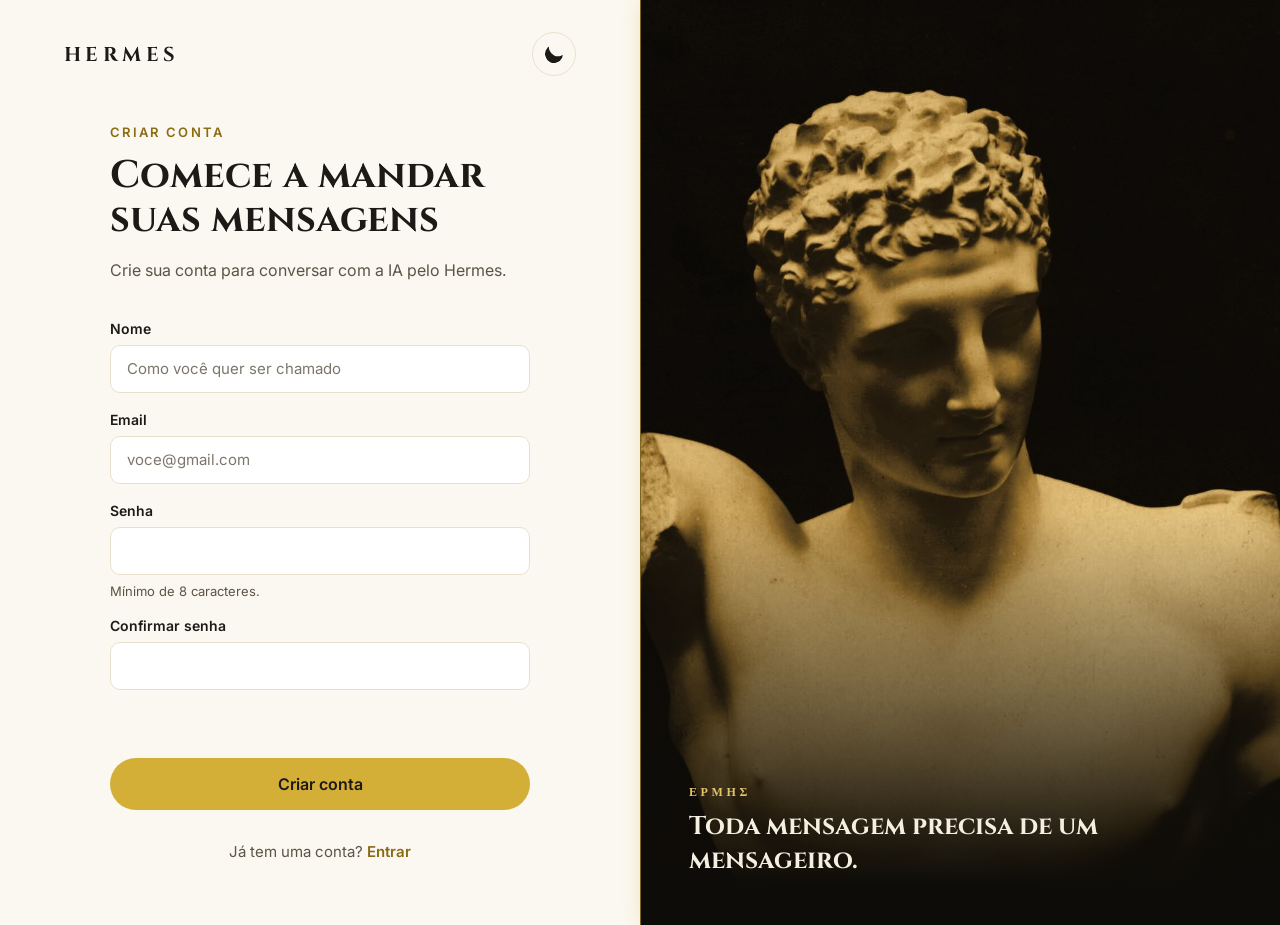
==== frontend/pages/cadastro.html @ 69bd65cd "feat: cadastro de usuário com envio para a API e gravação no banco" ====
<!doctype html>
<html lang="pt-BR">
  <head>
    <meta charset="UTF-8" />
    <meta name="viewport" content="width=device-width, initial-scale=1.0" />
    <title>Cadastro · HERMES</title>
    <link rel="stylesheet" href="../css/style.css" />
  </head>
  <body>
    <div class="auth">

    <div class="painel-esquerdo">

        <header>
            <span id="identidade_hermes">HERMES</span>
            
            <div class="topo-acoes">
                <button id="tema_pagina" class="btn-tema">Tema</button>
            </div>
        </header>

        <main class="auth-conteudo">
        
        <p class="sobretitulo">Criar conta</p>
        <h1>Comece a mandar suas mensagens</h1>
        <p>Crie sua conta para conversar com a IA pelo Hermes.</p>

        <form class="cadastro" id="cadastro">
            <div class="campo">
                <label for="nome">Nome</label>
                <input maxlength="100" id="nome" placeholder="Como você quer ser chamado" required>
            </div>

            <div class="campo">
                <label for="email">Email</label>
                <input maxlength="255" id="email" type="email" placeholder="voce@gmail.com" required>
            </div>

            <div class="campo">
                <label for="senha">Senha</label>
                <input minlength="8" id="senha" type="password" placeholder="" required>
                <span class="campo-dica">Mínimo de 8 caracteres.</span>
            </div>

            <div class="campo">
                <label for="confirmar-senha">Confirmar senha</label>
                <input minlength="8" id="confirmar-senha" type="password" placeholder="" required>
                <p id="form-erro" class="form-erro"></p>
            </div>
            
            <button type="submit" class="btn btn-dourado">Criar conta</button>
        </form>

        <p class="auth-alternativa">Já tem uma conta? <a href="login.html">Entrar</a></p>

        </main>

    </div>

    <div class="painel-direito">
      <img src="../images/hermes-dourado.jpg" alt="Busto de mármore de Hermes, da estátua de Praxíteles" />
        <div class="painel-sombra"></div>

       <div class="painel-legenda">
        <p class="sobretitulo">ΕΡΜΗΣ </p>
        <h2>Toda mensagem precisa de um mensageiro.</h2>
       </div>
    </div>

    </div>
    <script src="../js/script.js"></script>
    <script src="../js/cadastro.js"></script>
  </body>
</html>
---- frontend/css/style.css ----
@import url("https://fonts.googleapis.com/css2?family=Cinzel:wght@500;600;700&family=Inter:wght@400;500;600&display=swap");

/* ===== Cores dos temas ===== */
/* Padrão: escuro */
:root {
  --fundo: #12100c;
  --superficie: #1a1712;
  --borda: #332d22;
  --texto: #f3ede0;
  --texto-2: #b5aa94;
  --dourado: #d4af37;
  --dourado-texto: #e2c46a;
}

/* Claro: quando o sistema da pessoa está no claro e ela não escolheu nada no botão... */
@media (prefers-color-scheme: light) {
  :root:not([data-tema="escuro"]) {
    --fundo: #fbf8f1;
    --superficie: #ffffff;
    --borda: #e9e0cc;
    --texto: #1c1a17;
    --texto-2: #5c5446;
    --dourado-texto: #8a6a12;
  }
}

/* ...ou quando ela escolheu claro no botão */
:root[data-tema="claro"] {
  --fundo: #fbf8f1;
  --superficie: #ffffff;
  --borda: #e9e0cc;
  --texto: #1c1a17;
  --texto-2: #5c5446;
  --dourado-texto: #8a6a12;
}

/* ===== Base ===== */
* {
  box-sizing: border-box;
}

html {
  scroll-behavior: smooth;
}

body {
  margin: 0;
  background: var(--fundo);
  color: var(--texto);
  font-family: "Inter", system-ui, sans-serif;
}

h1,
h2 {
  margin: 0;
  font-family: "Cinzel", serif;
  font-weight: 700;
  color: var(--texto);
}

h2 {
  font-size: clamp(1.9rem, 3vw, 2.6rem);
  line-height: 1.15;
}

.sobretitulo {
  margin: 0;
  font-size: 13px;
  font-weight: 600;
  letter-spacing: 0.18em;
  text-transform: uppercase;
  color: var(--dourado-texto);
}

/* ===== Botões ===== */
.btn {
  display: inline-flex;
  align-items: center;
  justify-content: center;
  min-height: 52px;
  padding: 0 34px;
  border-radius: 999px;
  font-size: 16px;
  font-weight: 600;
  text-decoration: none;
  transition: transform 0.15s ease, box-shadow 0.2s ease, background-color 0.2s ease, color 0.4s ease,
    border-color 0.4s ease;
}

.btn:hover {
  transform: translateY(-2px);
}

/* Quando o .btn é um <button> (ex.: botão de enviar do formulário) */
button.btn {
  border: 0;
  font-family: inherit;
  cursor: pointer;
}

.btn:focus-visible,
.btn-tema:focus-visible {
  outline: 2px solid var(--dourado);
  outline-offset: 3px;
}

.btn-dourado {
  background: var(--dourado);
  color: #1c1a17;
}

.btn-dourado:hover {
  box-shadow: 0 8px 28px rgba(212, 175, 55, 0.42);
}

.btn-contorno {
  border: 1.5px solid var(--texto);
  color: var(--texto);
}

.btn-contorno:hover {
  background-color: rgba(212, 175, 55, 0.14);
}

.botoes {
  display: flex;
  flex-wrap: wrap;
  gap: 12px;
}

/* ===== Topo (sempre escuro) ===== */
.hermes {
  position: relative;
  min-height: 760px;
  display: flex;
  flex-direction: column;
  overflow: hidden;
  background: #0e0c08;
  color: #f5efe2;
  border-bottom: 1px solid rgba(212, 175, 55, 0.55);
  box-shadow: 0 1px 18px rgba(212, 175, 55, 0.22);
}

.hermes > img {
  position: absolute;
  top: 0;
  right: 0;
  width: 58%;
  height: 100%;
  object-fit: cover;
  object-position: 50% 18%;
  -webkit-mask-image: linear-gradient(to right, transparent 0%, #000 38%);
  mask-image: linear-gradient(to right, transparent 0%, #000 38%);
}

.hermes-sombra {
  position: absolute;
  right: 0;
  bottom: 0;
  width: 58%;
  height: 42%;
  background: linear-gradient(to top, #0e0c08 0%, rgba(14, 12, 8, 0) 100%);
  pointer-events: none;
}

.hermes header {
  position: relative;
  z-index: 2;
  display: flex;
  flex-wrap: wrap;
  align-items: center;
  justify-content: space-between;
  gap: 12px;
  padding: 20px 4rem;
}

#identidade_hermes {
  font-family: "Cinzel", serif;
  font-weight: 700;
  font-size: 20px;
  letter-spacing: 0.22em;
}

.topo-acoes {
  display: flex;
  align-items: center;
  gap: 12px;
}

.topo-acoes .btn {
  min-height: 44px;
  padding: 0 22px;
  font-size: 15px;
}

/* Botão de tema: o texto "Tema" fica escondido (leitores de tela continuam lendo)
   e no lugar aparece o tema pra onde ele troca: sol no tema escuro, lua no tema claro.
   Os dois são desenhados em CSS */
.btn-tema {
  position: relative;
  width: 44px;
  height: 44px;
  padding: 0;
  border-radius: 50%;
  border: 1px solid rgba(245, 239, 226, 0.28);
  background: transparent;
  color: #e2c46a;
  font-size: 0;
  line-height: 0;
  cursor: pointer;
  transition: background-color 0.2s ease, transform 0.2s ease;
}

.btn-tema:hover {
  background-color: rgba(212, 175, 55, 0.14);
}

.btn-tema:active {
  transform: scale(0.92);
}

/* Sol (tema escuro, padrão): anel pequeno feito com sombra interna */
.btn-tema::before {
  content: "";
  position: absolute;
  top: 50%;
  left: 50%;
  width: 18px;
  height: 18px;
  margin: -9px 0 0 -9px;
  border-radius: 50%;
  box-shadow: inset 0 0 0 3px currentColor;
  transform: scale(0.55) rotate(90deg);
  transition: box-shadow 0.5s ease, transform 0.5s ease;
}

/* Raios do sol: um ponto central invisível com 8 sombras em volta */
.btn-tema::after {
  content: "";
  position: absolute;
  top: 50%;
  left: 50%;
  width: 3px;
  height: 3px;
  margin: -1.5px 0 0 -1.5px;
  border-radius: 50%;
  box-shadow:
    0 -9px, 0 9px, 9px 0, -9px 0,
    6.5px 6.5px, -6.5px 6.5px, 6.5px -6.5px, -6.5px -6.5px;
  transition: opacity 0.4s ease, transform 0.5s ease;
}

/* Lua (tema claro): o anel cresce e a sombra interna desliza, formando a meia-lua;
   os raios somem girando */
:root[data-tema="claro"] .btn-tema::before {
  box-shadow: inset 6px -5px 0 0 currentColor;
  transform: rotate(-20deg);
}

:root[data-tema="claro"] .btn-tema::after {
  opacity: 0;
  transform: scale(0.4) rotate(-90deg);
}

@media (prefers-color-scheme: light) {
  :root:not([data-tema="escuro"]) .btn-tema::before {
    box-shadow: inset 6px -5px 0 0 currentColor;
    transform: rotate(-20deg);
  }

  :root:not([data-tema="escuro"]) .btn-tema::after {
    opacity: 0;
    transform: scale(0.4) rotate(-90deg);
  }
}

.hermes .btn-contorno {
  border-color: rgba(245, 239, 226, 0.7);
  color: #f5efe2;
}

.hermes-informacoes {
  position: relative;
  z-index: 2;
  flex: 1;
  width: min(100%, calc(560px + 8rem));
  display: flex;
  flex-direction: column;
  justify-content: center;
  gap: 28px;
  padding: 2rem 4rem 6rem;
}

.hermes .sobretitulo {
  font-family: "Cinzel", serif;
  letter-spacing: 0.3em;
  color: #e2c46a;
}

.hermes h1 {
  font-size: clamp(2.6rem, 5vw, 4.4rem);
  line-height: 1.04;
  color: #f5efe2;
}

.hermes-informacoes > p:not(.sobretitulo) {
  max-width: 460px;
  margin: 0;
  font-size: 18px;
  line-height: 1.6;
  color: #bdb29b;
}

.hermes-legenda {
  position: absolute;
  z-index: 2;
  right: 4rem;
  bottom: 2.5rem;
  max-width: 340px;
  display: flex;
  flex-direction: column;
  gap: 8px;
  text-align: right;
}

.hermes-legenda span {
  font-family: "Cinzel", serif;
  font-size: 12px;
  font-weight: 600;
  letter-spacing: 0.28em;
  text-transform: uppercase;
  color: #e2c46a;
}

.hermes-legenda p {
  margin: 0;
  font-size: 14px;
  line-height: 1.6;
  color: #bdb29b;
}

/* ===== O projeto ===== */
.informacoes-projeto {
  display: flex;
  flex-direction: column;
  align-items: center;
  gap: 20px;
  padding: 7rem max(1.5rem, calc((100% - 760px) / 2));
  background: var(--superficie);
  text-align: center;
}

.informacoes-projeto > p:not(.sobretitulo) {
  margin: 0;
  font-size: 18px;
  line-height: 1.65;
  color: var(--texto-2);
}

.informacoes-projeto a {
  display: inline-flex;
  align-items: center;
  min-height: 44px;
  color: var(--dourado-texto);
  font-weight: 600;
  text-decoration: none;
}

.informacoes-projeto a:hover {
  text-decoration: underline;
}

/* ===== Como usar + O futuro ===== */
.colunas {
  display: grid;
  grid-template-columns: repeat(2, minmax(0, 1fr));
  gap: 64px;
  padding: 7rem max(1.5rem, calc((100% - 1120px) / 2)) 6rem;
  background: var(--fundo);
}

.como-usar,
.futuro {
  display: flex;
  flex-direction: column;
  gap: 12px;
}

.como-usar h2,
.futuro h2 {
  margin-bottom: 16px;
  font-size: clamp(1.7rem, 2.6vw, 2.2rem);
}

.como-usar ol,
.futuro ul {
  margin: 0;
  display: flex;
  flex-direction: column;
  gap: 24px;
}

.como-usar ol {
  padding-left: 3rem;
}

.como-usar li::marker {
  font-family: "Cinzel", serif;
  font-size: 1.4rem;
  font-weight: 700;
  color: var(--dourado-texto);
}

.futuro ul {
  padding: 0;
  list-style: none;
}

.futuro li {
  position: relative;
  padding-left: 3rem;
}

.futuro li::before {
  content: "";
  position: absolute;
  left: 1rem;
  top: 0.45rem;
  width: 9px;
  height: 9px;
  border-radius: 2px;
  background: var(--dourado);
  transform: rotate(45deg);
}

.colunas li h3 {
  margin: 0 0 4px;
  font-size: 17px;
  font-weight: 600;
  color: var(--texto);
}

.colunas li p {
  margin: 0;
  font-size: 15px;
  line-height: 1.6;
  color: var(--texto-2);
}

/* ===== Chamada final ===== */
.chamada-final {
  display: flex;
  flex-direction: column;
  align-items: center;
  gap: 24px;
  padding: 0 1.5rem 6rem;
  background: var(--fundo);
  text-align: center;
}

.chamada-final h2 {
  font-size: clamp(1.8rem, 3vw, 2.5rem);
  line-height: 1.2;
}

.chamada-final .botoes {
  justify-content: center;
}

/* ===== Rodapé ===== */
footer {
  display: flex;
  flex-wrap: wrap;
  align-items: center;
  justify-content: space-between;
  gap: 8px 24px;
  padding: 20px 4rem;
  background: var(--fundo);
  border-top: 1px solid var(--borda);
  font-size: 14px;
  color: var(--texto-2);
}

footer span:first-child {
  font-family: "Cinzel", serif;
  font-weight: 700;
  letter-spacing: 0.22em;
  color: var(--dourado-texto);
}

footer a {
  display: inline-flex;
  align-items: center;
  min-height: 44px;
  color: var(--dourado-texto);
  font-weight: 500;
  text-decoration: none;
}

footer a:hover {
  text-decoration: underline;
}

/* ===== Cadastro / Login (.auth) ===== */
/* Duas colunas: formulário à esquerda (segue o tema), estátua à direita (sempre escura) */
.auth {
  display: grid;
  grid-template-columns: 1fr 1fr;
  min-height: 100vh;
  min-height: 100dvh;
}

.painel-esquerdo {
  display: flex;
  flex-direction: column;
  padding: 0 4rem 3rem;
  background: var(--fundo);
}

.painel-esquerdo header {
  display: flex;
  align-items: center;
  justify-content: space-between;
  gap: 12px;
  padding: 32px 0;
}

/* Aqui o fundo muda com o tema, então o botão acompanha */
.auth .btn-tema {
  color: var(--texto);
  border-color: var(--borda);
}

.auth-conteudo {
  flex: 1;
  width: 100%;
  max-width: 420px;
  margin: 0 auto;
  display: flex;
  flex-direction: column;
  justify-content: center;
  padding: 1rem 0;
}

.auth-conteudo h1 {
  margin: 14px 0 16px;
  font-size: clamp(2rem, 3vw, 2.4rem);
  line-height: 1.15;
}

.auth-conteudo h1 + p {
  margin: 0;
  font-size: 16px;
  line-height: 1.6;
  color: var(--texto-2);
}

/* Formulário */
.cadastro {
  display: flex;
  flex-direction: column;
  gap: 18px;
  margin-top: 36px;
}

.campo {
  display: flex;
  flex-direction: column;
  gap: 8px;
}

.campo label {
  font-size: 14px;
  font-weight: 600;
  color: var(--texto);
}

.campo input {
  height: 48px;
  padding: 0 16px;
  border: 1px solid var(--borda);
  border-radius: 10px;
  background: var(--superficie);
  color: var(--texto);
  font: inherit;
  font-size: 15px;
  outline: 2px solid transparent;
  transition: border-color 0.2s ease, box-shadow 0.2s ease, background-color 0.4s ease, color 0.4s ease;
}

.campo input::placeholder {
  color: var(--texto-2);
  opacity: 0.8;
}

.campo input:focus {
  border-color: var(--dourado);
  box-shadow: 0 0 0 3px rgba(212, 175, 55, 0.22);
}

/* Borda vermelha só depois que a pessoa mexeu no campo e ele ficou inválido */
.campo input:user-invalid {
  border-color: #c0564a;
}

.campo-dica {
  font-size: 13px;
  color: var(--texto-2);
}

.cadastro .btn {
  width: 100%;
  margin-top: 10px;
}

.auth-alternativa {
  margin: 32px 0 0;
  font-size: 15px;
  text-align: center;
  color: var(--texto-2);
}

.auth-alternativa a {
  color: var(--dourado-texto);
  font-weight: 600;
  text-decoration: none;
}

.auth-alternativa a:hover {
  text-decoration: underline;
}

/* Painel da estátua */
.painel-direito {
  position: relative;
  overflow: hidden;
  display: flex;
  flex-direction: column;
  justify-content: flex-end;
  background: #0e0c08;
  border-left: 1px solid rgba(212, 175, 55, 0.55);
  box-shadow: -1px 0 18px rgba(212, 175, 55, 0.22);
}

.painel-direito > img {
  position: absolute;
  inset: 0;
  width: 100%;
  height: 100%;
  object-fit: cover;
  object-position: 50% 15%;
}

.painel-sombra {
  position: absolute;
  right: 0;
  bottom: 0;
  left: 0;
  height: 45%;
  background: linear-gradient(to top, #0e0c08 10%, rgba(14, 12, 8, 0) 100%);
  pointer-events: none;
}

.painel-legenda {
  position: relative;
  z-index: 1;
  display: flex;
  flex-direction: column;
  gap: 10px;
  padding: 0 3rem 3rem;
}

.painel-legenda .sobretitulo {
  font-family: "Cinzel", serif;
  font-size: 12px;
  letter-spacing: 0.3em;
  color: #e2c46a;
}

.painel-legenda h2 {
  font-size: clamp(1.4rem, 2vw, 1.75rem);
  line-height: 1.3;
  color: #f5efe2;
}

/* Tela estreita: só o formulário */
@media (max-width: 900px) {
  .auth {
    grid-template-columns: 1fr;
  }

  .painel-direito {
    display: none;
  }

  .painel-esquerdo {
    padding: 0 1.5rem 2.5rem;
  }

  .painel-esquerdo header {
    padding: 20px 0;
  }
}

/* ===== Celular ===== */
@media (max-width: 800px) {
  .hermes {
    min-height: 0;
  }

  .hermes > img {
    width: 100%;
    opacity: 0.38;
    -webkit-mask-image: none;
    mask-image: none;
  }

  .hermes-sombra {
    width: 100%;
    height: 75%;
  }

  .hermes header,
  .hermes-informacoes,
  footer {
    padding-left: 1.5rem;
    padding-right: 1.5rem;
  }

  .hermes-informacoes {
    padding-bottom: 3rem;
  }

  .hermes-legenda {
    position: relative;
    right: auto;
    bottom: auto;
    max-width: none;
    padding: 0 1.5rem 2.5rem;
    text-align: left;
  }

  .colunas {
    grid-template-columns: 1fr;
    gap: 56px;
  }
}

/* ===== Animações ===== */
/* Só o "from": o fim da animação é o próprio estilo do elemento
   (assim a imagem continua com opacity 0.38 no celular, por exemplo) */
@keyframes aparecer {
  from {
    opacity: 0;
  }
}

@keyframes surgir {
  from {
    opacity: 0;
    transform: translateY(24px);
  }
}

@keyframes revelar-imagem {
  from {
    opacity: 0;
    transform: scale(1.06);
  }
}

/* Entrada do topo, em sequência */
.hermes header {
  animation: aparecer 0.8s ease both;
}

.hermes > img {
  animation: revelar-imagem 1.6s ease both;
}

.hermes-informacoes > * {
  animation: surgir 0.8s ease both;
}

.hermes-informacoes > :nth-child(1) {
  animation-delay: 0.2s;
}

.hermes-informacoes > :nth-child(2) {
  animation-delay: 0.35s;
}

.hermes-informacoes > :nth-child(3) {
  animation-delay: 0.5s;
}

.hermes-informacoes > :nth-child(4) {
  animation-delay: 0.65s;
}

.hermes-legenda {
  animation: surgir 0.8s ease 0.9s both;
}

/* Entrada do cadastro/login */
.painel-esquerdo header {
  animation: aparecer 0.8s ease both;
}

.auth-conteudo > * {
  animation: surgir 0.7s ease both;
}

.auth-conteudo > :nth-child(2) {
  animation-delay: 0.1s;
}

.auth-conteudo > :nth-child(3) {
  animation-delay: 0.2s;
}

.auth-conteudo > :nth-child(4) {
  animation-delay: 0.3s;
}

.auth-conteudo > :nth-child(5) {
  animation-delay: 0.4s;
}

.painel-direito > img {
  animation: revelar-imagem 1.6s ease both;
}

.painel-legenda {
  animation: surgir 0.8s ease 0.6s both;
}

/* Seções de baixo surgem ao rolar a página (em navegadores que suportam;
   nos outros elas só aparecem normalmente) */
@supports (animation-timeline: view()) {
  .informacoes-projeto > *,
  .como-usar,
  .futuro,
  .chamada-final > * {
    animation: surgir linear both;
    animation-timeline: view();
    animation-range: entry 0% entry 70%;
  }
}

/* Troca de tema suave */
body,
.painel-esquerdo,
.informacoes-projeto,
.colunas,
.chamada-final,
footer {
  transition: background-color 0.4s ease, color 0.4s ease, border-color 0.4s ease;
}

h1,
h2,
h3,
p,
label,
.informacoes-projeto a,
footer a,
footer span {
  transition: color 0.4s ease;
}

/* Quem desativou animações no sistema não vê nada se mexendo */
@media (prefers-reduced-motion: reduce) {
  html {
    scroll-behavior: auto;
  }

  *,
  *::before,
  *::after {
    animation: none !important;
    transition: none !important;
  }

  .btn:hover {
    transform: none;
  }
}
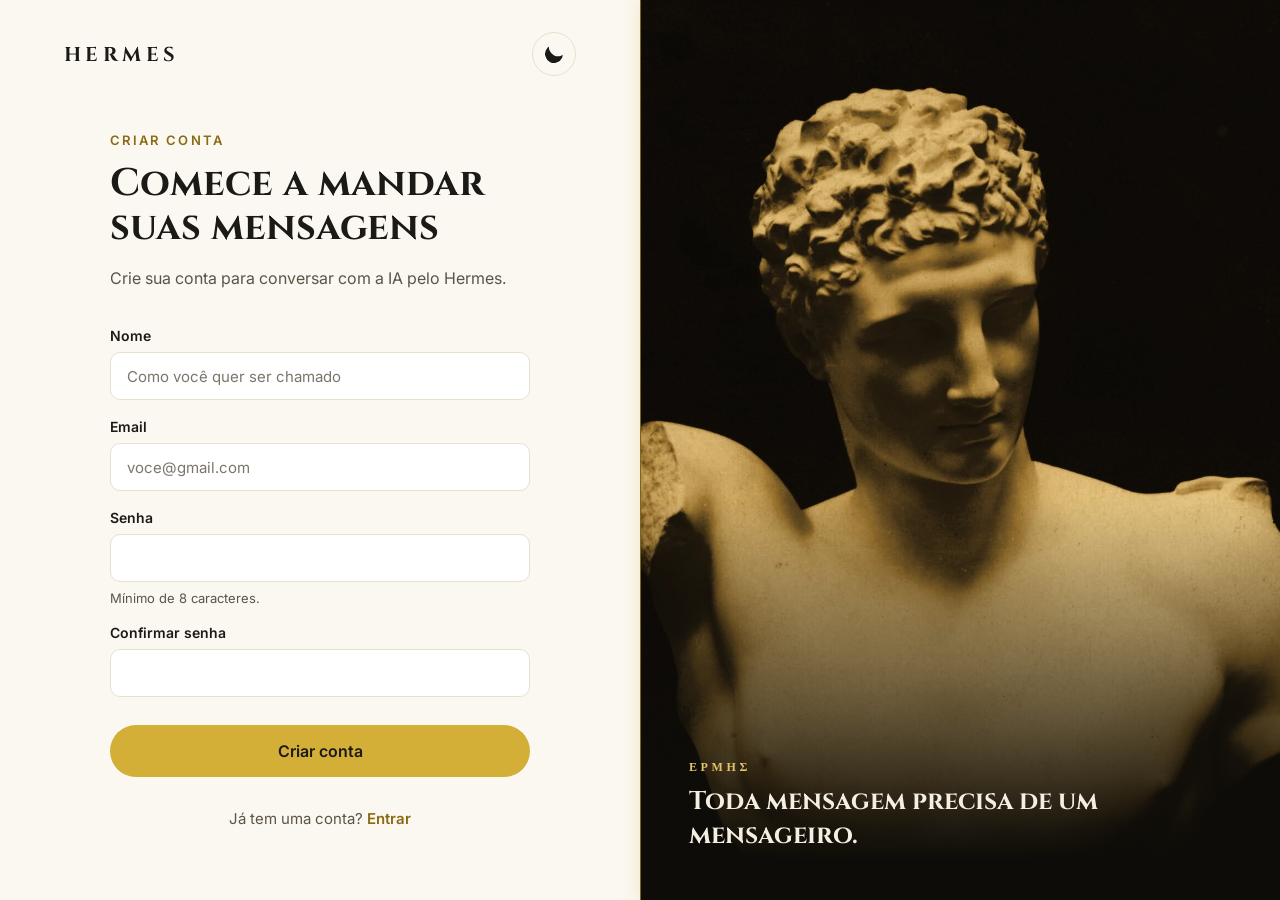
==== commit 99becbfe: "feat: verificação de e-mail por código e recuperação de senha Back-end: - EmailService (MailKit) env" ====
--- a/frontend/pages/cadastro.html
+++ b/frontend/pages/cadastro.html
@@ -12,7 +12,7 @@
     <div class="painel-esquerdo">
 
         <header>
-            <span id="identidade_hermes">HERMES</span>
+            <a href="../index.html" id="identidade_hermes">HERMES</a>
             
             <div class="topo-acoes">
                 <button id="tema_pagina" class="btn-tema">Tema</button>
--- a/frontend/css/style.css
+++ b/frontend/css/style.css
@@ -174,11 +174,25 @@
   padding: 20px 4rem;
 }
 
+/* Logo: é um link pra página inicial, mas com cara de texto */
 #identidade_hermes {
   font-family: "Cinzel", serif;
   font-weight: 700;
   font-size: 20px;
   letter-spacing: 0.22em;
+  color: inherit;
+  text-decoration: none;
+  transition: color 0.2s ease;
+}
+
+#identidade_hermes:hover {
+  color: var(--dourado);
+}
+
+#identidade_hermes:focus-visible {
+  outline: 2px solid var(--dourado);
+  outline-offset: 4px;
+  border-radius: 4px;
 }
 
 .topo-acoes {
@@ -556,7 +570,8 @@
 }
 
 /* Formulário */
-.cadastro {
+.cadastro,
+.login {
   display: flex;
   flex-direction: column;
   gap: 18px;
@@ -573,6 +588,26 @@
   font-size: 14px;
   font-weight: 600;
   color: var(--texto);
+}
+
+/* "Esqueci a senha": link pequeno à direita, na linha do "Senha".
+   Funciona com o link dentro do <label> (como está hoje) */
+.campo label:has(a) {
+  display: flex;
+  align-items: baseline;
+  justify-content: space-between;
+  gap: 12px;
+}
+
+.campo label a {
+  font-size: 13px;
+  font-weight: 500;
+  color: var(--dourado-texto);
+  text-decoration: none;
+}
+
+.campo label a:hover {
+  text-decoration: underline;
 }
 
 .campo input {
@@ -603,12 +638,55 @@
   border-color: #c0564a;
 }
 
-.campo-dica {
+/* Mensagem de erro do formulário: só ocupa espaço quando tem texto */
+.form-erro {
+  margin: 0;
+  font-size: 13px;
+  font-weight: 500;
+  color: #e2786b;
+}
+
+/* Vermelho mais escuro pra ler bem no fundo claro */
+:root[data-tema="claro"] .form-erro {
+  color: #b3473b;
+}
+
+@media (prefers-color-scheme: light) {
+  :root:not([data-tema="escuro"]) .form-erro {
+    color: #b3473b;
+  }
+}
+
+.form-erro:empty {
+  display: none;
+}
+
+/* Dica abaixo do campo: com a classe .campo-dica ou um <p> comum dentro do .campo */
+.campo-dica,
+.campo > p:not(.form-erro) {
+  margin: 0;
   font-size: 13px;
   color: var(--texto-2);
 }
 
-.cadastro .btn {
+/* Campo do código de verificação: grande, centralizado e com os dígitos espaçados */
+#codigo {
+  height: 64px;
+  padding: 0 16px 0 calc(16px + 0.5em); /* compensa o espaço que o letter-spacing deixa depois do último dígito */
+  font-size: 28px;
+  font-weight: 500;
+  font-variant-numeric: tabular-nums;
+  letter-spacing: 0.5em;
+  text-align: center;
+}
+
+#codigo::placeholder {
+  color: var(--texto-2);
+  opacity: 0.6;
+}
+
+.cadastro .btn,
+.login .btn {
   width: 100%;
   margin-top: 10px;
 }
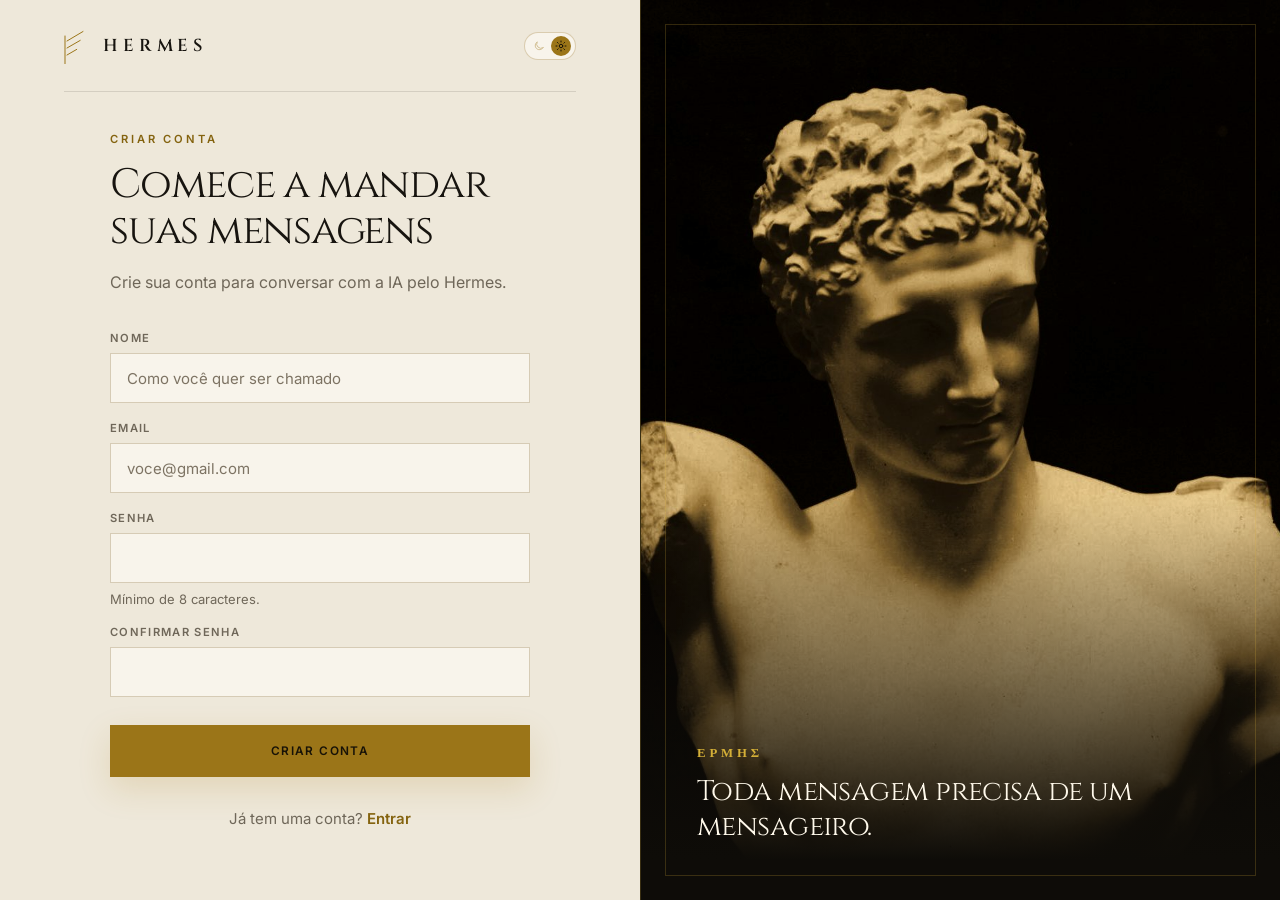
==== commit 1c5c8adf: "chore: deploy no Render (Dockerfile) e API_URL no front" ====
--- a/frontend/pages/cadastro.html
+++ b/frontend/pages/cadastro.html
@@ -68,6 +68,7 @@
     </div>
 
     </div>
+    <script src="../js/config.js"></script>
     <script src="../js/script.js"></script>
     <script src="../js/cadastro.js"></script>
   </body>
--- a/frontend/css/style.css
+++ b/frontend/css/style.css
@@ -1,37 +1,70 @@
-@import url("https://fonts.googleapis.com/css2?family=Cinzel:wght@500;600;700&family=Inter:wght@400;500;600&display=swap");
-
-/* ===== Cores dos temas ===== */
-/* Padrão: escuro */
-:root {
-  --fundo: #12100c;
-  --superficie: #1a1712;
+@import url("https://fonts.googleapis.com/css2?family=Cinzel:wght@400;500;600;700&family=Inter:wght@400;500;600&display=swap");
+
+/* ===== Cores dos temas =====
+   Padrão: escuro. O painel da estátua do login (.painel-direito) usa sempre as cores do escuro. */
+:root,
+.painel-direito {
+  color-scheme: dark;
+  --fundo: #0e0c08;
+  --fundo-profundo: #090806;
+  --superficie: #15120d;
+  --superficie-2: #1b1710;
   --borda: #332d22;
-  --texto: #f3ede0;
-  --texto-2: #b5aa94;
+  --linha: rgba(212, 175, 55, 0.22);
+  --linha-suave: rgba(255, 249, 235, 0.1);
+  --texto: #f3ecdc;
+  --texto-forte: #fff9eb;
+  --texto-2: #aaa18f;
+  --texto-3: #8a8170;
   --dourado: #d4af37;
-  --dourado-texto: #e2c46a;
+  --dourado-claro: #e5c65e;
+  --dourado-texto: #d4af37;
+  --vidro: rgba(20, 17, 12, 0.9);
+  --sombra: rgba(0, 0, 0, 0.42);
 }
 
 /* Claro: quando o sistema da pessoa está no claro e ela não escolheu nada no botão... */
 @media (prefers-color-scheme: light) {
   :root:not([data-tema="escuro"]) {
-    --fundo: #fbf8f1;
-    --superficie: #ffffff;
-    --borda: #e9e0cc;
-    --texto: #1c1a17;
-    --texto-2: #5c5446;
-    --dourado-texto: #8a6a12;
+    color-scheme: light;
+    --fundo: #eee8da;
+    --fundo-profundo: #e5ddcc;
+    --superficie: #f8f4eb;
+    --superficie-2: #e8e0d0;
+    --borda: #d6cbb5;
+    --linha: rgba(139, 103, 19, 0.28);
+    --linha-suave: rgba(40, 34, 25, 0.13);
+    --texto: #2b261d;
+    --texto-forte: #17140f;
+    --texto-2: #6f6759;
+    --texto-3: #7d7363;
+    --dourado: #9b7518;
+    --dourado-claro: #b38a22;
+    --dourado-texto: #84630f;
+    --vidro: rgba(249, 246, 239, 0.92);
+    --sombra: rgba(60, 47, 24, 0.18);
   }
 }
 
 /* ...ou quando ela escolheu claro no botão */
 :root[data-tema="claro"] {
-  --fundo: #fbf8f1;
-  --superficie: #ffffff;
-  --borda: #e9e0cc;
-  --texto: #1c1a17;
-  --texto-2: #5c5446;
-  --dourado-texto: #8a6a12;
+  color-scheme: light;
+  --fundo: #eee8da;
+  --fundo-profundo: #e5ddcc;
+  --superficie: #f8f4eb;
+  --superficie-2: #e8e0d0;
+  --borda: #d6cbb5;
+  --linha: rgba(139, 103, 19, 0.28);
+  --linha-suave: rgba(40, 34, 25, 0.13);
+  --texto: #2b261d;
+  --texto-forte: #17140f;
+  --texto-2: #6f6759;
+  --texto-3: #7d7363;
+  --dourado: #9b7518;
+  --dourado-claro: #b38a22;
+  --dourado-texto: #84630f;
+  --vidro: rgba(249, 246, 239, 0.92);
+  --sombra: rgba(60, 47, 24, 0.18);
 }
 
 /* ===== Base ===== */
@@ -45,17 +78,20 @@
 
 body {
   margin: 0;
+  min-width: 320px;
   background: var(--fundo);
   color: var(--texto);
   font-family: "Inter", system-ui, sans-serif;
+  scrollbar-width: thin;
+  scrollbar-color: var(--borda) var(--fundo);
 }
 
 h1,
 h2 {
   margin: 0;
   font-family: "Cinzel", serif;
-  font-weight: 700;
-  color: var(--texto);
+  font-weight: 400;
+  color: var(--texto-forte);
 }
 
 h2 {
@@ -63,28 +99,40 @@
   line-height: 1.15;
 }
 
+/* Sobretítulo (ex.: "O PROJETO"): letras pequenas, espaçadas e douradas */
 .sobretitulo {
   margin: 0;
-  font-size: 13px;
+  font-size: 0.7rem;
   font-weight: 600;
-  letter-spacing: 0.18em;
+  letter-spacing: 0.26em;
   text-transform: uppercase;
   color: var(--dourado-texto);
 }
 
-/* ===== Botões ===== */
+/* Seta → desenhada em SVG, usada nos botões e links */
+:root {
+  --icone-seta: url("data:image/svg+xml,%3Csvg xmlns='http://www.w3.org/2000/svg' viewBox='0 0 24 24' fill='none' stroke='black' stroke-width='1.6' stroke-linecap='round' stroke-linejoin='round'%3E%3Cpath d='M5 12h13M13 6l6 6-6 6'/%3E%3C/svg%3E");
+}
+
+/* ===== Botões: retos, com texto em maiúsculas ===== */
 .btn {
   display: inline-flex;
   align-items: center;
   justify-content: center;
+  gap: 18px;
   min-height: 52px;
-  padding: 0 34px;
-  border-radius: 999px;
-  font-size: 16px;
+  padding: 0 25px;
+  border: 1px solid var(--linha);
+  border-radius: 0;
+  background: transparent;
+  font-family: inherit;
+  font-size: 0.74rem;
   font-weight: 600;
+  letter-spacing: 0.12em;
+  text-transform: uppercase;
   text-decoration: none;
-  transition: transform 0.15s ease, box-shadow 0.2s ease, background-color 0.2s ease, color 0.4s ease,
-    border-color 0.4s ease;
+  transition: transform 0.18s ease, box-shadow 0.2s ease, background-color 0.2s ease, color 0.4s ease,
+    border-color 0.2s ease;
 }
 
 .btn:hover {
@@ -93,8 +141,6 @@
 
 /* Quando o .btn é um <button> (ex.: botão de enviar do formulário) */
 button.btn {
-  border: 0;
-  font-family: inherit;
   cursor: pointer;
 }
 
@@ -105,414 +151,966 @@
 }
 
 .btn-dourado {
+  border-color: var(--dourado);
   background: var(--dourado);
-  color: #1c1a17;
+  color: #171207;
+  box-shadow: 0 12px 32px rgba(174, 130, 28, 0.18);
 }
 
 .btn-dourado:hover {
-  box-shadow: 0 8px 28px rgba(212, 175, 55, 0.42);
+  border-color: var(--dourado-claro);
+  background: var(--dourado-claro);
+}
+
+/* Seta no botão dourado da página inicial */
+.botoes .btn-dourado::after {
+  content: "";
+  width: 1.4em;
+  height: 1.4em;
+  background: currentColor;
+  -webkit-mask: var(--icone-seta) center / contain no-repeat;
+  mask: var(--icone-seta) center / contain no-repeat;
 }
 
 .btn-contorno {
-  border: 1.5px solid var(--texto);
   color: var(--texto);
 }
 
 .btn-contorno:hover {
-  background-color: rgba(212, 175, 55, 0.14);
+  border-color: var(--dourado);
 }
 
 .botoes {
   display: flex;
   flex-wrap: wrap;
+  align-items: center;
   gap: 12px;
 }
 
-/* ===== Topo (sempre escuro) ===== */
+/* ===== Logo: link pra página inicial, com cara de texto ===== */
+#identidade_hermes {
+  display: inline-flex;
+  align-items: center;
+  gap: 14px;
+  font-family: "Cinzel", serif;
+  font-size: 1.08rem;
+  font-weight: 600;
+  letter-spacing: 0.28em;
+  color: var(--texto-forte);
+  text-decoration: none;
+  transition: color 0.2s ease;
+}
+
+#identidade_hermes:hover {
+  color: var(--dourado);
+}
+
+#identidade_hermes:focus-visible {
+  outline: 2px solid var(--dourado);
+  outline-offset: 4px;
+}
+
+/* Asa de Hermes ao lado do nome (página inicial e telas de login) */
+.hermes #identidade_hermes::before,
+.painel-esquerdo #identidade_hermes::before {
+  content: "";
+  flex-shrink: 0;
+  width: 25px;
+  height: 36px;
+  background: var(--dourado);
+  -webkit-mask: url("data:image/svg+xml,%3Csvg xmlns='http://www.w3.org/2000/svg' viewBox='0 -8 25 36' fill='none' stroke='black' stroke-width='1' stroke-linecap='round'%3E%3Cpath d='M1 0v28M3 5l16-9.5M3 12l13.2-7.6M3 19l9.7-5.6'/%3E%3C/svg%3E") center / contain no-repeat;
+  mask: url("data:image/svg+xml,%3Csvg xmlns='http://www.w3.org/2000/svg' viewBox='0 -8 25 36' fill='none' stroke='black' stroke-width='1' stroke-linecap='round'%3E%3Cpath d='M1 0v28M3 5l16-9.5M3 12l13.2-7.6M3 19l9.7-5.6'/%3E%3C/svg%3E") center / contain no-repeat;
+}
+
+.topo-acoes {
+  display: flex;
+  align-items: center;
+  gap: 24px;
+}
+
+/* ===== Botão de tema: interruptor com lua (escuro) e sol (claro) =====
+   O texto "Tema" fica escondido (leitores de tela continuam lendo).
+   A bolinha dourada fica em cima do tema atual. */
+.btn-tema {
+  position: relative;
+  flex-shrink: 0;
+  width: 52px;
+  height: 28px;
+  padding: 0;
+  border: 1px solid var(--linha);
+  border-radius: 99px;
+  background: var(--superficie);
+  font-size: 0;
+  line-height: 0;
+  cursor: pointer;
+  transition: border-color 0.2s ease, background-color 0.4s ease;
+}
+
+.btn-tema:hover {
+  border-color: var(--dourado);
+}
+
+/* Bolinha dourada com o ícone do tema atual (lua no escuro) */
+.btn-tema::before {
+  content: "";
+  position: absolute;
+  top: 3px;
+  left: 4px;
+  width: 20px;
+  height: 20px;
+  border-radius: 50%;
+  background: url("data:image/svg+xml,%3Csvg xmlns='http://www.w3.org/2000/svg' viewBox='0 0 24 24' fill='none' stroke='%23171207' stroke-width='2' stroke-linecap='round' stroke-linejoin='round'%3E%3Cpath d='M20.25 15.4A8.5 8.5 0 0 1 8.6 3.75 8.5 8.5 0 1 0 20.25 15.4Z'/%3E%3C/svg%3E") center / 12px no-repeat,
+    var(--dourado);
+  transition: transform 0.28s ease, background-color 0.4s ease;
+}
+
+/* Ícone apagado do outro tema (sol, do lado direito) */
+.btn-tema::after {
+  content: "";
+  position: absolute;
+  top: 3px;
+  right: 4px;
+  width: 20px;
+  height: 20px;
+  background: var(--dourado);
+  opacity: 0.45;
+  -webkit-mask: url("data:image/svg+xml,%3Csvg xmlns='http://www.w3.org/2000/svg' viewBox='0 0 24 24' fill='none' stroke='black' stroke-width='1.8' stroke-linecap='round'%3E%3Ccircle cx='12' cy='12' r='3.5'/%3E%3Cpath d='M12 2v2M12 20v2M4.93 4.93l1.42 1.42M17.65 17.65l1.42 1.42M2 12h2M20 12h2M4.93 19.07l1.42-1.42M17.65 6.35l1.42-1.42'/%3E%3C/svg%3E") center / 12px no-repeat;
+  mask: url("data:image/svg+xml,%3Csvg xmlns='http://www.w3.org/2000/svg' viewBox='0 0 24 24' fill='none' stroke='black' stroke-width='1.8' stroke-linecap='round'%3E%3Ccircle cx='12' cy='12' r='3.5'/%3E%3Cpath d='M12 2v2M12 20v2M4.93 4.93l1.42 1.42M17.65 17.65l1.42 1.42M2 12h2M20 12h2M4.93 19.07l1.42-1.42M17.65 6.35l1.42-1.42'/%3E%3C/svg%3E") center / 12px no-repeat;
+}
+
+/* Tema claro: a bolinha desliza pra direita com o sol, e a lua apagada fica à esquerda */
+:root[data-tema="claro"] .btn-tema::before {
+  transform: translateX(22px);
+  background-image: url("data:image/svg+xml,%3Csvg xmlns='http://www.w3.org/2000/svg' viewBox='0 0 24 24' fill='none' stroke='%23171207' stroke-width='2' stroke-linecap='round'%3E%3Ccircle cx='12' cy='12' r='3.5'/%3E%3Cpath d='M12 2v2M12 20v2M4.93 4.93l1.42 1.42M17.65 17.65l1.42 1.42M2 12h2M20 12h2M4.93 19.07l1.42-1.42M17.65 6.35l1.42-1.42'/%3E%3C/svg%3E");
+}
+
+:root[data-tema="claro"] .btn-tema::after {
+  right: auto;
+  left: 4px;
+  -webkit-mask-image: url("data:image/svg+xml,%3Csvg xmlns='http://www.w3.org/2000/svg' viewBox='0 0 24 24' fill='none' stroke='black' stroke-width='1.8' stroke-linecap='round' stroke-linejoin='round'%3E%3Cpath d='M20.25 15.4A8.5 8.5 0 0 1 8.6 3.75 8.5 8.5 0 1 0 20.25 15.4Z'/%3E%3C/svg%3E");
+  mask-image: url("data:image/svg+xml,%3Csvg xmlns='http://www.w3.org/2000/svg' viewBox='0 0 24 24' fill='none' stroke='black' stroke-width='1.8' stroke-linecap='round' stroke-linejoin='round'%3E%3Cpath d='M20.25 15.4A8.5 8.5 0 0 1 8.6 3.75 8.5 8.5 0 1 0 20.25 15.4Z'/%3E%3C/svg%3E");
+}
+
+@media (prefers-color-scheme: light) {
+  :root:not([data-tema="escuro"]) .btn-tema::before {
+    transform: translateX(22px);
+    background-image: url("data:image/svg+xml,%3Csvg xmlns='http://www.w3.org/2000/svg' viewBox='0 0 24 24' fill='none' stroke='%23171207' stroke-width='2' stroke-linecap='round'%3E%3Ccircle cx='12' cy='12' r='3.5'/%3E%3Cpath d='M12 2v2M12 20v2M4.93 4.93l1.42 1.42M17.65 17.65l1.42 1.42M2 12h2M20 12h2M4.93 19.07l1.42-1.42M17.65 6.35l1.42-1.42'/%3E%3C/svg%3E");
+  }
+
+  :root:not([data-tema="escuro"]) .btn-tema::after {
+    right: auto;
+    left: 4px;
+    -webkit-mask-image: url("data:image/svg+xml,%3Csvg xmlns='http://www.w3.org/2000/svg' viewBox='0 0 24 24' fill='none' stroke='black' stroke-width='1.8' stroke-linecap='round' stroke-linejoin='round'%3E%3Cpath d='M20.25 15.4A8.5 8.5 0 0 1 8.6 3.75 8.5 8.5 0 1 0 20.25 15.4Z'/%3E%3C/svg%3E");
+    mask-image: url("data:image/svg+xml,%3Csvg xmlns='http://www.w3.org/2000/svg' viewBox='0 0 24 24' fill='none' stroke='black' stroke-width='1.8' stroke-linecap='round' stroke-linejoin='round'%3E%3Cpath d='M20.25 15.4A8.5 8.5 0 0 1 8.6 3.75 8.5 8.5 0 1 0 20.25 15.4Z'/%3E%3C/svg%3E");
+  }
+}
+
+/* ===== Página inicial: topo (sempre escuro) =====
+   As medidas da área da estátua ficam em variáveis pra arco, auréola, sombra
+   e cartão do chat se alinharem com a foto */
 .hermes {
+  --topo: 92px;
+  --arte-largura: min(52vw, 780px);
+  --arte-direita: 3vw;
+  --margem-texto: max(7vw, calc((100% - 1260px) / 2));
+
   position: relative;
-  min-height: 760px;
-  display: flex;
-  flex-direction: column;
+  isolation: isolate;
+  height: 100vh;
+  height: 100svh;
+  min-height: 640px;
+  max-height: 920px;
   overflow: hidden;
-  background: #0e0c08;
-  color: #f5efe2;
-  border-bottom: 1px solid rgba(212, 175, 55, 0.55);
-  box-shadow: 0 1px 18px rgba(212, 175, 55, 0.22);
-}
-
-.hermes > img {
-  position: absolute;
-  top: 0;
-  right: 0;
-  width: 58%;
-  height: 100%;
-  object-fit: cover;
-  object-position: 50% 18%;
-  -webkit-mask-image: linear-gradient(to right, transparent 0%, #000 38%);
-  mask-image: linear-gradient(to right, transparent 0%, #000 38%);
-}
-
-.hermes-sombra {
-  position: absolute;
-  right: 0;
-  bottom: 0;
-  width: 58%;
-  height: 42%;
-  background: linear-gradient(to top, #0e0c08 0%, rgba(14, 12, 8, 0) 100%);
-  pointer-events: none;
+  color: var(--texto);
+  /* brilho dourado no alto + linha vertical fina à esquerda + fundo */
+  background:
+    radial-gradient(circle at 75% 12%, rgba(212, 175, 55, 0.07), transparent 24rem),
+    linear-gradient(var(--linha-suave), var(--linha-suave)) max(32px, calc((100% - 1400px) / 2)) var(--topo) / 1px 100% no-repeat,
+    var(--fundo);
+  border-bottom: 1px solid var(--linha-suave);
 }
 
 .hermes header {
   position: relative;
-  z-index: 2;
+  z-index: 6;
   display: flex;
-  flex-wrap: wrap;
   align-items: center;
   justify-content: space-between;
   gap: 12px;
-  padding: 20px 4rem;
-}
-
-/* Logo: é um link pra página inicial, mas com cara de texto */
-#identidade_hermes {
+  width: min(100% - 64px, 1400px);
+  height: var(--topo);
+  margin: 0 auto;
+  border-bottom: 1px solid var(--linha-suave);
+}
+
+/* "Entrar" do topo: link com seta, sem borda */
+.hermes header .btn-contorno {
+  min-height: 44px;
+  gap: 10px;
+  padding: 0;
+  border: 0;
+  font-size: 0.78rem;
+}
+
+.hermes header .btn-contorno::after {
+  content: "";
+  width: 1.3em;
+  height: 1.3em;
+  background: currentColor;
+  -webkit-mask: var(--icone-seta) center / contain no-repeat;
+  mask: var(--icone-seta) center / contain no-repeat;
+  transition: transform 0.18s ease;
+}
+
+.hermes header .btn-contorno:hover {
+  transform: none;
+  color: var(--dourado);
+}
+
+.hermes header .btn-contorno:hover::after {
+  transform: translateX(4px);
+}
+
+/* A estátua: o fundo preto da foto some no fundo da página (mix-blend lighten)
+   e as bordas desaparecem suavemente */
+.hermes > img {
+  position: absolute;
+  z-index: 1;
+  top: var(--topo);
+  right: calc(var(--arte-direita) - var(--arte-largura) * 0.04);
+  width: min(var(--arte-largura), 700px);
+  height: calc(100% - var(--topo));
+  object-fit: cover;
+  object-position: 48% 25%;
+  filter: saturate(0.83) contrast(1.08);
+  mix-blend-mode: lighten;
+  -webkit-mask-image:
+    linear-gradient(to right, transparent 0%, #000 18%, #000 84%, transparent 100%),
+    linear-gradient(to bottom, transparent 0%, #000 5%, #000 70%, transparent 100%);
+  -webkit-mask-composite: source-in;
+  mask-image:
+    linear-gradient(to right, transparent 0%, #000 18%, #000 84%, transparent 100%),
+    linear-gradient(to bottom, transparent 0%, #000 5%, #000 70%, transparent 100%);
+  mask-composite: intersect;
+}
+
+/* Tema claro: a estátua fica na mesma posição e tamanho do escuro.
+   Como a foto tem fundo preto, aqui ela aparece normal (sem o "lighten",
+   que apagaria a estátua no fundo creme), com as bordas sumindo suavemente */
+:root[data-tema="claro"] .hermes > img {
+  mix-blend-mode: normal;
+  filter: sepia(0.12) saturate(0.85) contrast(1.04);
+}
+
+@media (prefers-color-scheme: light) {
+  :root:not([data-tema="escuro"]) .hermes > img {
+    mix-blend-mode: normal;
+    filter: sepia(0.12) saturate(0.85) contrast(1.04);
+  }
+}
+
+/* Arco atrás da estátua, com uma segunda linha por dentro */
+.hermes::before {
+  content: "";
+  position: absolute;
+  z-index: 0;
+  top: calc(var(--topo) + 42px);
+  right: calc(var(--arte-direita) + var(--arte-largura) * 0.01);
+  width: calc(var(--arte-largura) * 0.8);
+  height: calc((100% - var(--topo)) * 0.9);
+  border: 1px solid var(--linha);
+  border-bottom: 0;
+  border-radius: 52% 52% 0 0 / 22% 22% 0 0;
+  outline: 1px solid var(--linha-suave);
+  outline-offset: -19px;
+  pointer-events: none;
+}
+
+/* Auréola em volta da cabeça */
+.hermes::after {
+  content: "";
+  position: absolute;
+  z-index: 0;
+  top: calc(var(--topo) + (100% - var(--topo)) * 0.21);
+  left: calc(100% - var(--arte-direita) - var(--arte-largura) * 0.62);
+  width: 290px;
+  aspect-ratio: 1;
+  border: 1px solid var(--linha);
+  border-radius: 50%;
+  box-shadow: 0 0 80px rgba(212, 175, 55, 0.08);
+  pointer-events: none;
+}
+
+/* Base da estátua some no fundo */
+.hermes-sombra {
+  position: absolute;
+  z-index: 2;
+  right: var(--arte-direita);
+  bottom: 0;
+  width: var(--arte-largura);
+  height: calc((100% - var(--topo)) * 0.28);
+  background: linear-gradient(transparent, var(--fundo));
+  pointer-events: none;
+}
+
+/* Texto do topo, centralizado na altura */
+.hermes-informacoes {
+  position: absolute;
+  z-index: 4;
+  top: 50%;
+  left: var(--margem-texto);
+  width: min(670px, 49vw);
+  transform: translateY(-50%);
+}
+
+.hermes .sobretitulo {
+  margin-bottom: 22px;
+}
+
+/* "ΕΡΜΗΣ" em Cinzel, um pouco maior */
+.sobretitulo span {
+  margin-right: 12px;
   font-family: "Cinzel", serif;
-  font-weight: 700;
-  font-size: 20px;
-  letter-spacing: 0.22em;
-  color: inherit;
-  text-decoration: none;
-  transition: color 0.2s ease;
-}
-
-#identidade_hermes:hover {
+  font-size: 0.8rem;
+}
+
+.hermes h1 {
+  margin: 0 0 30px;
+  font-size: clamp(3.2rem, 5.3vw, 5.9rem);
+  line-height: 1.04;
+  letter-spacing: -0.055em;
+}
+
+/* Se a palavra "IA." estiver dentro de um <em>, ela fica dourada */
+.hermes h1 em {
+  font-style: normal;
   color: var(--dourado);
 }
 
-#identidade_hermes:focus-visible {
-  outline: 2px solid var(--dourado);
-  outline-offset: 4px;
-  border-radius: 4px;
-}
-
-.topo-acoes {
+.hermes-informacoes > p:not(.sobretitulo) {
+  width: min(530px, 90%);
+  margin: 0 0 38px;
+  font-size: 1.02rem;
+  line-height: 1.75;
+  color: var(--texto-2);
+}
+
+/* "Quem foi Hermes": rodapé do topo, à esquerda */
+.hermes-legenda {
+  position: absolute;
+  z-index: 4;
+  left: var(--margem-texto);
+  bottom: 34px;
+  display: flex;
+  gap: 20px;
+  max-width: 440px;
+}
+
+.hermes-legenda span {
+  flex-shrink: 0;
+  padding-top: 2px;
+  font-family: "Cinzel", serif;
+  font-size: 0.64rem;
+  letter-spacing: 0.1em;
+  text-transform: uppercase;
+  color: var(--dourado);
+}
+
+.hermes-legenda p {
+  margin: 0;
+  font-size: 0.7rem;
+  line-height: 1.6;
+  color: var(--texto-2);
+}
+
+/* ----- Opcionais do topo (só aparecem se forem adicionados no HTML) ----- */
+
+/* Cartão de prévia do chat, por cima da estátua */
+.previa-chat {
+  position: absolute;
+  z-index: 5;
+  right: calc(var(--arte-direita) + var(--arte-largura) * 0.23);
+  bottom: 8%;
+  width: 350px;
+  padding: 17px;
+  border: 1px solid var(--linha);
+  background: var(--vidro);
+  box-shadow: 0 24px 70px var(--sombra);
+  -webkit-backdrop-filter: blur(16px);
+  backdrop-filter: blur(16px);
+}
+
+.previa-topo {
+  display: flex;
+  align-items: center;
+  justify-content: space-between;
+  padding-bottom: 14px;
+  border-bottom: 1px solid var(--linha-suave);
+}
+
+.previa-modelo {
+  display: grid;
+  grid-template-columns: 28px auto;
+  column-gap: 10px;
+  align-items: center;
+}
+
+/* Estrela dourada num quadradinho */
+.previa-modelo::before {
+  content: "";
+  grid-row: 1 / span 2;
+  width: 28px;
+  height: 28px;
+  border: 1px solid var(--linha);
+  background: url("data:image/svg+xml,%3Csvg xmlns='http://www.w3.org/2000/svg' viewBox='0 0 24 24' fill='none' stroke='%23d4af37' stroke-width='1.6' stroke-linejoin='round'%3E%3Cpath d='M12 2.5c.6 5.7 3.8 8.9 9.5 9.5-5.7.6-8.9 3.8-9.5 9.5C11.4 15.8 8.2 12.6 2.5 12c5.7-.6 8.9-3.8 9.5-9.5Z'/%3E%3C/svg%3E") center / 14px no-repeat;
+}
+
+.previa-modelo b {
+  font-family: "Cinzel", serif;
+  font-size: 0.74rem;
+  letter-spacing: 0.08em;
+  color: var(--texto-forte);
+}
+
+.previa-modelo small {
+  font-size: 0.6rem;
+  color: var(--texto-3);
+}
+
+.previa-status {
+  display: inline-flex;
+  align-items: center;
+  gap: 6px;
+  font-size: 0.56rem;
+  letter-spacing: 0.1em;
+  text-transform: uppercase;
+  color: var(--dourado);
+}
+
+.previa-status::before {
+  content: "";
+  width: 5px;
+  height: 5px;
+  border-radius: 50%;
+  background: currentColor;
+}
+
+.previa-chat > p {
+  margin: 18px 4px 20px;
+  font-size: 0.84rem;
+  color: var(--texto);
+}
+
+.previa-campo {
+  display: flex;
+  align-items: center;
+  justify-content: space-between;
+  height: 38px;
+  padding-left: 12px;
+  border: 1px solid var(--linha-suave);
+  font-size: 0.64rem;
+  color: var(--texto-3);
+}
+
+.previa-campo::after {
+  content: "";
+  width: 38px;
+  height: 38px;
+  margin-right: -1px;
+  background: url("data:image/svg+xml,%3Csvg xmlns='http://www.w3.org/2000/svg' viewBox='0 0 24 24' fill='none' stroke='%23171207' stroke-width='1.8' stroke-linecap='round' stroke-linejoin='round'%3E%3Cpath d='M5 12h13M13 6l6 6-6 6'/%3E%3C/svg%3E") center / 15px no-repeat,
+    var(--dourado);
+}
+
+/* Etiqueta de museu ao lado da estátua */
+.acervo {
+  position: absolute;
+  z-index: 3;
+  right: calc(var(--arte-direita) - 2px);
+  bottom: 54px;
+  display: flex;
+  flex-direction: column;
+  gap: 6px;
+  width: 180px;
+  padding-left: 16px;
+  border-left: 1px solid var(--dourado);
+}
+
+.acervo span,
+.acervo small {
+  font-size: 0.56rem;
+  letter-spacing: 0.15em;
+  text-transform: uppercase;
+  color: var(--texto-3);
+}
+
+.acervo strong {
+  font-family: "Cinzel", serif;
+  font-size: 0.7rem;
+  font-weight: 500;
+  color: var(--texto);
+}
+
+/* "Explore" com um tracinho, no canto de baixo */
+.explorar {
+  position: absolute;
+  z-index: 5;
+  right: max(32px, calc((100% - 1400px) / 2));
+  bottom: 33px;
   display: flex;
   align-items: center;
   gap: 12px;
-}
-
-.topo-acoes .btn {
-  min-height: 44px;
-  padding: 0 22px;
-  font-size: 15px;
-}
-
-/* Botão de tema: o texto "Tema" fica escondido (leitores de tela continuam lendo)
-   e no lugar aparece o tema pra onde ele troca: sol no tema escuro, lua no tema claro.
-   Os dois são desenhados em CSS */
-.btn-tema {
+  font-size: 0.58rem;
+  letter-spacing: 0.2em;
+  text-transform: uppercase;
+  text-decoration: none;
+  color: var(--texto-3);
+}
+
+.explorar::before {
+  content: "";
+  width: 34px;
+  height: 1px;
+  background: var(--dourado);
+}
+
+.explorar:hover {
+  color: var(--texto);
+}
+
+/* ===== O projeto ===== */
+/* Três colunas: número da seção | título | texto */
+.informacoes-projeto {
   position: relative;
-  width: 44px;
-  height: 44px;
+  display: grid;
+  grid-template-columns: 120px minmax(0, 1.1fr) minmax(0, 0.72fr);
+  column-gap: 40px;
+  align-items: start;
+  align-content: start;
+  width: min(100% - 64px, 1260px);
+  min-height: 690px;
+  margin: 0 auto;
+  padding: 150px 0 120px;
+  border-bottom: 1px solid var(--linha-suave);
+}
+
+/* "02" com uma linha vertical embaixo */
+.informacoes-projeto::before {
+  content: "02";
+  grid-column: 1;
+  grid-row: 1 / span 5;
+  padding-bottom: 110px;
+  font-family: "Cinzel", serif;
+  font-size: 0.6rem;
+  letter-spacing: 0.14em;
+  color: var(--texto-3);
+  background: linear-gradient(var(--linha), var(--linha)) 4px 30px / 1px 86px no-repeat;
+}
+
+/* Selo "H" girado no canto */
+.informacoes-projeto::after {
+  content: "H";
+  position: absolute;
+  right: 2%;
+  bottom: 50px;
+  display: grid;
+  place-items: center;
+  width: 100px;
+  height: 100px;
+  border: 1px solid var(--linha);
+  border-radius: 50%;
+  outline: 1px solid var(--linha-suave);
+  outline-offset: -9px;
+  font-family: "Cinzel", serif;
+  font-size: 2rem;
+  color: var(--dourado);
+  transform: rotate(8deg);
+}
+
+.informacoes-projeto .sobretitulo {
+  grid-column: 2;
+  grid-row: 1;
+  margin-bottom: 22px;
+}
+
+.informacoes-projeto h2 {
+  grid-column: 2;
+  grid-row: 2 / span 4;
+  font-size: clamp(2.5rem, 4vw, 4.5rem);
+  line-height: 1.12;
+  letter-spacing: -0.045em;
+}
+
+/* Frase de destaque em Cinzel, antes do texto */
+.informacoes-projeto .projeto-intro {
+  grid-column: 3;
+  grid-row: 2;
+  margin: 0 0 18px;
+  padding-top: 12px;
+  font-family: "Cinzel", serif;
+  font-size: 1.3rem;
+  line-height: 1.5;
+  color: var(--texto);
+}
+
+.informacoes-projeto > p:not(.sobretitulo, .projeto-intro) {
+  grid-column: 3;
+  grid-row: 3;
+  margin: 0;
+  font-size: 0.95rem;
+  line-height: 1.8;
+  color: var(--texto-2);
+}
+
+.informacoes-projeto a {
+  grid-column: 3;
+  grid-row: 4;
+  justify-self: start;
+  display: inline-flex;
+  align-items: center;
+  gap: 16px;
+  margin-top: 25px;
+  padding-bottom: 8px;
+  border-bottom: 1px solid var(--linha);
+  font-size: 0.7rem;
+  font-weight: 600;
+  letter-spacing: 0.1em;
+  text-transform: uppercase;
+  text-decoration: none;
+  color: var(--dourado-texto);
+  transition: border-color 0.2s ease, color 0.4s ease;
+}
+
+.informacoes-projeto a:hover {
+  border-color: var(--dourado);
+}
+
+/* ===== Como usar (três passos) + O futuro ===== */
+.colunas {
+  display: block;
+}
+
+/* Título à esquerda, frase curta à direita, passos embaixo */
+.como-usar {
+  display: grid;
+  grid-template-columns: minmax(0, 1fr) auto;
+  column-gap: 40px;
+  align-items: end;
+  width: min(100% - 64px, 1260px);
+  margin: 0 auto;
+  padding: 130px 0 150px;
+}
+
+.como-usar > .sobretitulo,
+.como-usar > h2 {
+  grid-column: 1;
+}
+
+.como-usar-resumo {
+  grid-column: 2;
+  grid-row: 2;
+  max-width: 310px;
+  margin: 0 0 8px;
+  font-size: 0.85rem;
+  line-height: 1.7;
+  color: var(--texto-2);
+}
+
+.como-usar ol {
+  grid-column: 1 / -1;
+}
+
+.como-usar .sobretitulo,
+.futuro .sobretitulo {
+  margin-bottom: 22px;
+}
+
+.como-usar h2,
+.futuro h2 {
+  max-width: 780px;
+  font-size: clamp(2.5rem, 4vw, 4.5rem);
+  line-height: 1.12;
+  letter-spacing: -0.045em;
+}
+
+/* Os três passos lado a lado, com números romanos */
+.como-usar ol {
+  counter-reset: passo;
+  display: grid;
+  grid-template-columns: repeat(3, minmax(0, 1fr));
+  margin: 82px 0 0;
   padding: 0;
-  border-radius: 50%;
-  border: 1px solid rgba(245, 239, 226, 0.28);
-  background: transparent;
-  color: #e2c46a;
-  font-size: 0;
-  line-height: 0;
-  cursor: pointer;
-  transition: background-color 0.2s ease, transform 0.2s ease;
-}
-
-.btn-tema:hover {
-  background-color: rgba(212, 175, 55, 0.14);
-}
-
-.btn-tema:active {
-  transform: scale(0.92);
-}
-
-/* Sol (tema escuro, padrão): anel pequeno feito com sombra interna */
-.btn-tema::before {
+  list-style: none;
+  border-top: 1px solid var(--linha);
+  border-bottom: 1px solid var(--linha-suave);
+}
+
+.como-usar li {
+  counter-increment: passo;
+  min-height: 330px;
+  padding: 40px;
+  border-right: 1px solid var(--linha-suave);
+}
+
+.como-usar li:last-child {
+  border-right: 0;
+}
+
+.como-usar li::before {
+  content: counter(passo, upper-roman);
+  display: block;
+  font-family: "Cinzel", serif;
+  font-size: 0.7rem;
+  color: var(--dourado-texto);
+}
+
+.como-usar h3,
+.futuro h3 {
+  margin: 0 0 12px;
+  font-family: "Cinzel", serif;
+  font-size: 1.1rem;
+  font-weight: 500;
+  color: var(--texto-forte);
+}
+
+/* Símbolo de cada passo: um nicho em arco com um desenho dourado dentro */
+.como-usar h3 {
+  position: relative;
+}
+
+.como-usar h3::before {
+  content: "";
+  display: block;
+  width: 65px;
+  height: 82px;
+  margin: 38px 0 34px;
+  border: 1px solid var(--linha);
+  border-radius: 50% 50% 0 0;
+}
+
+.como-usar h3::after {
   content: "";
   position: absolute;
-  top: 50%;
-  left: 50%;
-  width: 18px;
-  height: 18px;
-  margin: -9px 0 0 -9px;
-  border-radius: 50%;
-  box-shadow: inset 0 0 0 3px currentColor;
-  transform: scale(0.55) rotate(90deg);
-  transition: box-shadow 0.5s ease, transform 0.5s ease;
-}
-
-/* Raios do sol: um ponto central invisível com 8 sombras em volta */
-.btn-tema::after {
+  /* a margem de cima do arco "vaza" pra fora do h3, então o arco começa no topo do h3 */
+  top: 21px;
+  left: 12.5px;
+  width: 40px;
+  height: 40px;
+  background: var(--dourado);
+  -webkit-mask: url("data:image/svg+xml,%3Csvg xmlns='http://www.w3.org/2000/svg' viewBox='0 0 40 40' fill='none' stroke='black' stroke-width='1'%3E%3Ccircle cx='20' cy='20' r='12'/%3E%3Cpath d='M0 20h40M20 0v40'/%3E%3C/svg%3E") center / contain no-repeat;
+  mask: url("data:image/svg+xml,%3Csvg xmlns='http://www.w3.org/2000/svg' viewBox='0 0 40 40' fill='none' stroke='black' stroke-width='1'%3E%3Ccircle cx='20' cy='20' r='12'/%3E%3Cpath d='M0 20h40M20 0v40'/%3E%3C/svg%3E") center / contain no-repeat;
+}
+
+.como-usar li:nth-child(2) h3::after {
+  -webkit-mask-image: url("data:image/svg+xml,%3Csvg xmlns='http://www.w3.org/2000/svg' viewBox='0 0 40 40' fill='none' stroke='black' stroke-width='1'%3E%3Cpath d='M20 3l17 17-17 17L3 20zM6 6l28 28M34 6L6 34'/%3E%3C/svg%3E");
+  mask-image: url("data:image/svg+xml,%3Csvg xmlns='http://www.w3.org/2000/svg' viewBox='0 0 40 40' fill='none' stroke='black' stroke-width='1'%3E%3Cpath d='M20 3l17 17-17 17L3 20zM6 6l28 28M34 6L6 34'/%3E%3C/svg%3E");
+}
+
+.como-usar li:nth-child(3) h3::after {
+  -webkit-mask-image: url("data:image/svg+xml,%3Csvg xmlns='http://www.w3.org/2000/svg' viewBox='0 0 40 40' fill='none' stroke='black' stroke-width='1'%3E%3Ccircle cx='20' cy='20' r='12'/%3E%3Cpath d='M0 20h40M6 34L34 6'/%3E%3C/svg%3E");
+  mask-image: url("data:image/svg+xml,%3Csvg xmlns='http://www.w3.org/2000/svg' viewBox='0 0 40 40' fill='none' stroke='black' stroke-width='1'%3E%3Ccircle cx='20' cy='20' r='12'/%3E%3Cpath d='M0 20h40M6 34L34 6'/%3E%3C/svg%3E");
+}
+
+.como-usar li p,
+.futuro li p {
+  margin: 0;
+  font-size: 0.86rem;
+  line-height: 1.7;
+  color: var(--texto-2);
+}
+
+/* O futuro: foto de arquitetura à esquerda, lista numerada à direita */
+.futuro {
+  position: relative;
+  display: grid;
+  grid-template-columns: 1fr 1fr;
+  grid-template-rows: 1fr auto auto auto 1fr;
+  min-height: 760px;
+  background: var(--superficie);
+}
+
+.futuro::before {
   content: "";
+  grid-column: 1;
+  grid-row: 1 / -1;
+  min-height: 680px;
+  background:
+    linear-gradient(rgba(10, 9, 7, 0.08), rgba(10, 9, 7, 0.7)),
+    url("https://images.unsplash.com/photo-1532544847504-547ff5eac595?auto=format&fit=crop&w=1400&q=80") center / cover;
+  filter: saturate(0.2) sepia(0.25);
+  outline: 1px solid rgba(232, 208, 139, 0.33);
+  outline-offset: -24px;
+}
+
+/* Frase em cima da foto */
+.futuro::after {
+  content: "Construído hoje.\APreparado para ir além.";
   position: absolute;
-  top: 50%;
-  left: 50%;
-  width: 3px;
-  height: 3px;
-  margin: -1.5px 0 0 -1.5px;
-  border-radius: 50%;
-  box-shadow:
-    0 -9px, 0 9px, 9px 0, -9px 0,
-    6.5px 6.5px, -6.5px 6.5px, 6.5px -6.5px, -6.5px -6.5px;
-  transition: opacity 0.4s ease, transform 0.5s ease;
-}
-
-/* Lua (tema claro): o anel cresce e a sombra interna desliza, formando a meia-lua;
-   os raios somem girando */
-:root[data-tema="claro"] .btn-tema::before {
-  box-shadow: inset 6px -5px 0 0 currentColor;
-  transform: rotate(-20deg);
-}
-
-:root[data-tema="claro"] .btn-tema::after {
-  opacity: 0;
-  transform: scale(0.4) rotate(-90deg);
-}
-
-@media (prefers-color-scheme: light) {
-  :root:not([data-tema="escuro"]) .btn-tema::before {
-    box-shadow: inset 6px -5px 0 0 currentColor;
-    transform: rotate(-20deg);
-  }
-
-  :root:not([data-tema="escuro"]) .btn-tema::after {
-    opacity: 0;
-    transform: scale(0.4) rotate(-90deg);
-  }
-}
-
-.hermes .btn-contorno {
-  border-color: rgba(245, 239, 226, 0.7);
-  color: #f5efe2;
-}
-
-.hermes-informacoes {
+  left: 55px;
+  bottom: 50px;
+  width: calc(50% - 110px);
+  padding-top: 18px;
+  border-top: 1px solid rgba(245, 233, 199, 0.36);
+  font-family: "Cinzel", serif;
+  font-size: 1.08rem;
+  line-height: 1.5;
+  text-align: right;
+  white-space: pre-line;
+  color: #f7f0df;
+}
+
+.futuro > * {
+  grid-column: 2;
+  padding-inline: clamp(50px, 8vw, 130px);
+}
+
+.futuro .sobretitulo {
+  grid-row: 2;
+}
+
+.futuro h2 {
+  grid-row: 3;
+  margin-bottom: 58px;
+}
+
+.futuro ul {
+  counter-reset: futuro;
+  grid-row: 4;
+  margin: 0;
+  padding-top: 0;
+  padding-bottom: 0;
+  list-style: none;
+}
+
+/* Linha em cima da lista, só da largura do texto */
+.futuro li:first-child {
+  border-top: 1px solid var(--linha);
+}
+
+.futuro li {
+  counter-increment: futuro;
+  display: grid;
+  grid-template-columns: 52px 1fr;
+  padding: 26px 0;
+  border-bottom: 1px solid var(--linha-suave);
+}
+
+.futuro li::before {
+  content: counter(futuro, decimal-leading-zero);
+  grid-row: 1 / span 2;
+  padding-top: 4px;
+  font-family: "Cinzel", serif;
+  font-size: 0.64rem;
+  color: var(--dourado-texto);
+}
+
+.futuro li h3,
+.futuro li p {
+  grid-column: 2;
+}
+
+/* ===== Chamada final ===== */
+.chamada-final {
   position: relative;
-  z-index: 2;
-  flex: 1;
-  width: min(100%, calc(560px + 8rem));
-  display: flex;
-  flex-direction: column;
-  justify-content: center;
-  gap: 28px;
-  padding: 2rem 4rem 6rem;
-}
-
-.hermes .sobretitulo {
-  font-family: "Cinzel", serif;
-  letter-spacing: 0.3em;
-  color: #e2c46a;
-}
-
-.hermes h1 {
-  font-size: clamp(2.6rem, 5vw, 4.4rem);
-  line-height: 1.04;
-  color: #f5efe2;
-}
-
-.hermes-informacoes > p:not(.sobretitulo) {
-  max-width: 460px;
-  margin: 0;
-  font-size: 18px;
-  line-height: 1.6;
-  color: #bdb29b;
-}
-
-.hermes-legenda {
-  position: absolute;
-  z-index: 2;
-  right: 4rem;
-  bottom: 2.5rem;
-  max-width: 340px;
-  display: flex;
-  flex-direction: column;
-  gap: 8px;
-  text-align: right;
-}
-
-.hermes-legenda span {
-  font-family: "Cinzel", serif;
-  font-size: 12px;
-  font-weight: 600;
-  letter-spacing: 0.28em;
-  text-transform: uppercase;
-  color: #e2c46a;
-}
-
-.hermes-legenda p {
-  margin: 0;
-  font-size: 14px;
-  line-height: 1.6;
-  color: #bdb29b;
-}
-
-/* ===== O projeto ===== */
-.informacoes-projeto {
   display: flex;
   flex-direction: column;
   align-items: center;
-  gap: 20px;
-  padding: 7rem max(1.5rem, calc((100% - 760px) / 2));
-  background: var(--superficie);
+  justify-content: center;
+  min-height: 600px;
+  padding: 100px 24px;
   text-align: center;
-}
-
-.informacoes-projeto > p:not(.sobretitulo) {
-  margin: 0;
-  font-size: 18px;
-  line-height: 1.65;
+  /* linha vertical fina no meio */
+  background:
+    linear-gradient(90deg, transparent calc(50% - 0.5px), var(--linha-suave) calc(50% - 0.5px), var(--linha-suave) calc(50% + 0.5px), transparent calc(50% + 0.5px)),
+    var(--fundo-profundo);
+}
+
+/* Ornamento: linha — H — linha */
+.chamada-final::before {
+  content: "H";
+  display: grid;
+  place-items: center;
+  width: min(520px, 70vw);
+  height: 48px;
+  margin-bottom: 46px;
+  font-family: "Cinzel", serif;
+  color: var(--dourado);
+  background:
+    radial-gradient(circle, var(--fundo-profundo) 23px, var(--linha) 23.5px, var(--linha) 24px, transparent 24.5px),
+    linear-gradient(var(--linha), var(--linha)) left center / calc(50% - 44px) 1px no-repeat,
+    linear-gradient(var(--linha), var(--linha)) right center / calc(50% - 44px) 1px no-repeat;
+}
+
+.chamada-final .sobretitulo {
+  margin-bottom: 22px;
+}
+
+.chamada-final h2 {
+  position: relative;
+  margin-bottom: 42px;
+  font-size: clamp(2.7rem, 5vw, 5rem);
+  line-height: 1.15;
+  letter-spacing: -0.045em;
+}
+
+.chamada-final .botoes {
+  justify-content: center;
+}
+
+/* ===== Rodapé ===== */
+footer {
+  display: grid;
+  grid-template-columns: 1fr 1fr 1.5fr auto;
+  align-items: center;
+  gap: 36px;
+  width: min(100% - 64px, 1400px);
+  min-height: 160px;
+  margin: 0 auto;
+  border-top: 1px solid var(--linha-suave);
+  font-size: 0.7rem;
+  line-height: 1.7;
+  color: var(--texto-3);
+}
+
+footer span:first-child {
+  font-family: "Cinzel", serif;
+  font-size: 0.86rem;
+  font-weight: 600;
+  letter-spacing: 0.28em;
+  color: var(--texto-forte);
+}
+
+footer span a {
   color: var(--texto-2);
-}
-
-.informacoes-projeto a {
+  text-decoration: underline;
+  text-underline-offset: 3px;
+}
+
+/* Link do GitHub, com seta */
+footer > a {
   display: inline-flex;
   align-items: center;
+  gap: 8px;
   min-height: 44px;
+  font-size: 0.68rem;
+  font-weight: 600;
+  letter-spacing: 0.1em;
+  text-transform: uppercase;
+  text-decoration: none;
   color: var(--dourado-texto);
-  font-weight: 600;
-  text-decoration: none;
-}
-
-.informacoes-projeto a:hover {
-  text-decoration: underline;
-}
-
-/* ===== Como usar + O futuro ===== */
-.colunas {
-  display: grid;
-  grid-template-columns: repeat(2, minmax(0, 1fr));
-  gap: 64px;
-  padding: 7rem max(1.5rem, calc((100% - 1120px) / 2)) 6rem;
-  background: var(--fundo);
-}
-
-.como-usar,
-.futuro {
-  display: flex;
-  flex-direction: column;
-  gap: 12px;
-}
-
-.como-usar h2,
-.futuro h2 {
-  margin-bottom: 16px;
-  font-size: clamp(1.7rem, 2.6vw, 2.2rem);
-}
-
-.como-usar ol,
-.futuro ul {
-  margin: 0;
-  display: flex;
-  flex-direction: column;
-  gap: 24px;
-}
-
-.como-usar ol {
-  padding-left: 3rem;
-}
-
-.como-usar li::marker {
-  font-family: "Cinzel", serif;
-  font-size: 1.4rem;
-  font-weight: 700;
-  color: var(--dourado-texto);
-}
-
-.futuro ul {
-  padding: 0;
-  list-style: none;
-}
-
-.futuro li {
-  position: relative;
-  padding-left: 3rem;
-}
-
-.futuro li::before {
+}
+
+footer > a::after {
   content: "";
-  position: absolute;
-  left: 1rem;
-  top: 0.45rem;
-  width: 9px;
-  height: 9px;
-  border-radius: 2px;
-  background: var(--dourado);
-  transform: rotate(45deg);
-}
-
-.colunas li h3 {
-  margin: 0 0 4px;
-  font-size: 17px;
-  font-weight: 600;
-  color: var(--texto);
-}
-
-.colunas li p {
-  margin: 0;
-  font-size: 15px;
-  line-height: 1.6;
-  color: var(--texto-2);
-}
-
-/* ===== Chamada final ===== */
-.chamada-final {
-  display: flex;
-  flex-direction: column;
-  align-items: center;
-  gap: 24px;
-  padding: 0 1.5rem 6rem;
-  background: var(--fundo);
-  text-align: center;
-}
-
-.chamada-final h2 {
-  font-size: clamp(1.8rem, 3vw, 2.5rem);
-  line-height: 1.2;
-}
-
-.chamada-final .botoes {
-  justify-content: center;
-}
-
-/* ===== Rodapé ===== */
-footer {
-  display: flex;
-  flex-wrap: wrap;
-  align-items: center;
-  justify-content: space-between;
-  gap: 8px 24px;
-  padding: 20px 4rem;
-  background: var(--fundo);
-  border-top: 1px solid var(--borda);
-  font-size: 14px;
-  color: var(--texto-2);
-}
-
-footer span:first-child {
-  font-family: "Cinzel", serif;
-  font-weight: 700;
-  letter-spacing: 0.22em;
-  color: var(--dourado-texto);
-}
-
-footer a {
-  display: inline-flex;
-  align-items: center;
-  min-height: 44px;
-  color: var(--dourado-texto);
-  font-weight: 500;
-  text-decoration: none;
-}
-
-footer a:hover {
-  text-decoration: underline;
+  width: 1.3em;
+  height: 1.3em;
+  background: currentColor;
+  -webkit-mask: var(--icone-seta) center / contain no-repeat;
+  mask: var(--icone-seta) center / contain no-repeat;
+  transition: transform 0.18s ease;
+}
+
+footer > a:hover::after {
+  transform: translateX(4px);
 }
 
 /* ===== Cadastro / Login (.auth) ===== */
@@ -536,13 +1134,8 @@
   align-items: center;
   justify-content: space-between;
   gap: 12px;
-  padding: 32px 0;
-}
-
-/* Aqui o fundo muda com o tema, então o botão acompanha */
-.auth .btn-tema {
-  color: var(--texto);
-  border-color: var(--borda);
+  height: 92px;
+  border-bottom: 1px solid var(--linha-suave);
 }
 
 .auth-conteudo {
@@ -553,13 +1146,14 @@
   display: flex;
   flex-direction: column;
   justify-content: center;
-  padding: 1rem 0;
+  padding: 2rem 0 1rem;
 }
 
 .auth-conteudo h1 {
-  margin: 14px 0 16px;
-  font-size: clamp(2rem, 3vw, 2.4rem);
-  line-height: 1.15;
+  margin: 16px 0 16px;
+  font-size: clamp(2.1rem, 3.2vw, 2.7rem);
+  line-height: 1.12;
+  letter-spacing: -0.03em;
 }
 
 .auth-conteudo h1 + p {
@@ -585,9 +1179,11 @@
 }
 
 .campo label {
-  font-size: 14px;
+  font-size: 0.7rem;
   font-weight: 600;
-  color: var(--texto);
+  letter-spacing: 0.12em;
+  text-transform: uppercase;
+  color: var(--texto-2);
 }
 
 /* "Esqueci a senha": link pequeno à direita, na linha do "Senha".
@@ -600,8 +1196,10 @@
 }
 
 .campo label a {
-  font-size: 13px;
-  font-weight: 500;
+  font-size: 0.7rem;
+  font-weight: 600;
+  letter-spacing: 0.04em;
+  text-transform: none;
   color: var(--dourado-texto);
   text-decoration: none;
 }
@@ -611,10 +1209,10 @@
 }
 
 .campo input {
-  height: 48px;
+  height: 50px;
   padding: 0 16px;
   border: 1px solid var(--borda);
-  border-radius: 10px;
+  border-radius: 0;
   background: var(--superficie);
   color: var(--texto);
   font: inherit;
@@ -624,13 +1222,13 @@
 }
 
 .campo input::placeholder {
-  color: var(--texto-2);
-  opacity: 0.8;
+  color: var(--texto-3);
+  opacity: 1;
 }
 
 .campo input:focus {
   border-color: var(--dourado);
-  box-shadow: 0 0 0 3px rgba(212, 175, 55, 0.22);
+  box-shadow: 0 0 0 3px rgba(212, 175, 55, 0.2);
 }
 
 /* Borda vermelha só depois que a pessoa mexeu no campo e ele ficou inválido */
@@ -648,12 +1246,12 @@
 
 /* Vermelho mais escuro pra ler bem no fundo claro */
 :root[data-tema="claro"] .form-erro {
-  color: #b3473b;
+  color: #a8402f;
 }
 
 @media (prefers-color-scheme: light) {
   :root:not([data-tema="escuro"]) .form-erro {
-    color: #b3473b;
+    color: #a8402f;
   }
 }
 
@@ -681,8 +1279,8 @@
 }
 
 #codigo::placeholder {
-  color: var(--texto-2);
-  opacity: 0.6;
+  color: var(--texto-3);
+  opacity: 0.7;
 }
 
 .cadastro .btn,
@@ -708,16 +1306,15 @@
   text-decoration: underline;
 }
 
-/* Painel da estátua */
+/* Painel da estátua (sempre escuro) */
 .painel-direito {
   position: relative;
   overflow: hidden;
   display: flex;
   flex-direction: column;
   justify-content: flex-end;
-  background: #0e0c08;
-  border-left: 1px solid rgba(212, 175, 55, 0.55);
-  box-shadow: -1px 0 18px rgba(212, 175, 55, 0.22);
+  background: var(--fundo);
+  border-left: 1px solid var(--linha);
 }
 
 .painel-direito > img {
@@ -727,6 +1324,16 @@
   height: 100%;
   object-fit: cover;
   object-position: 50% 15%;
+  filter: saturate(0.83) contrast(1.08);
+}
+
+/* Moldura fina por dentro do painel */
+.painel-direito::after {
+  content: "";
+  position: absolute;
+  inset: 24px;
+  border: 1px solid var(--linha);
+  pointer-events: none;
 }
 
 .painel-sombra {
@@ -735,7 +1342,7 @@
   bottom: 0;
   left: 0;
   height: 45%;
-  background: linear-gradient(to top, #0e0c08 10%, rgba(14, 12, 8, 0) 100%);
+  background: linear-gradient(to top, var(--fundo) 10%, transparent 100%);
   pointer-events: none;
 }
 
@@ -744,24 +1351,59 @@
   z-index: 1;
   display: flex;
   flex-direction: column;
-  gap: 10px;
-  padding: 0 3rem 3rem;
+  gap: 12px;
+  padding: 0 3.5rem 3.5rem;
 }
 
 .painel-legenda .sobretitulo {
   font-family: "Cinzel", serif;
-  font-size: 12px;
+  font-size: 0.8rem;
   letter-spacing: 0.3em;
-  color: #e2c46a;
+  color: var(--dourado);
 }
 
 .painel-legenda h2 {
-  font-size: clamp(1.4rem, 2vw, 1.75rem);
-  line-height: 1.3;
-  color: #f5efe2;
-}
-
-/* Tela estreita: só o formulário */
+  font-size: clamp(1.5rem, 2.2vw, 2rem);
+  line-height: 1.25;
+  letter-spacing: -0.02em;
+}
+
+/* ===== Telas médias ===== */
+@media (max-width: 1050px) {
+  .hermes {
+    min-height: 760px;
+    --arte-largura: 58vw;
+    --arte-direita: -8vw;
+  }
+
+  .hermes-informacoes {
+    left: 7vw;
+    width: 54vw;
+  }
+
+  .previa-chat {
+    right: 12%;
+    width: 315px;
+  }
+
+  .acervo {
+    display: none;
+  }
+
+  .informacoes-projeto {
+    grid-template-columns: 70px 1fr 0.8fr;
+  }
+
+  .como-usar li {
+    padding: 30px;
+  }
+
+  .futuro > * {
+    padding-inline: 55px;
+  }
+}
+
+/* Tela estreita do login/cadastro: só o formulário */
 @media (max-width: 900px) {
   .auth {
     grid-template-columns: 1fr;
@@ -776,57 +1418,318 @@
   }
 
   .painel-esquerdo header {
-    padding: 20px 0;
+    height: 72px;
   }
 }
 
 /* ===== Celular ===== */
 @media (max-width: 800px) {
+  /* Topo: texto em cima, estátua embaixo */
   .hermes {
+    --topo: 72px;
+    display: flex;
+    flex-direction: column;
+    height: auto;
     min-height: 0;
+    max-height: none;
+    background:
+      radial-gradient(circle at 75% 12%, rgba(212, 175, 55, 0.07), transparent 24rem),
+      var(--fundo);
+  }
+
+  .hermes header {
+    flex-shrink: 0;
+    width: calc(100% - 36px);
+  }
+
+  #identidade_hermes {
+    gap: 10px;
+    font-size: 0.92rem;
+  }
+
+  .topo-acoes {
+    gap: 14px;
+  }
+
+  /* "Entrar" vira só a seta */
+  .hermes header .btn-contorno {
+    font-size: 0;
+    gap: 0;
+  }
+
+  .hermes header .btn-contorno::after {
+    width: 22px;
+    height: 22px;
+  }
+
+  .hermes-informacoes {
+    position: relative;
+    top: auto;
+    left: auto;
+    order: 1;
+    width: auto;
+    padding: 58px 22px 24px;
+    transform: none;
+  }
+
+  .hermes .sobretitulo {
+    margin-bottom: 16px;
+    font-size: 0.6rem;
+  }
+
+  .hermes h1 {
+    margin-bottom: 20px;
+    font-size: clamp(2.55rem, 12vw, 4rem);
+    line-height: 1.08;
+  }
+
+  .hermes-informacoes > p:not(.sobretitulo) {
+    width: 100%;
+    margin-bottom: 26px;
+    font-size: 0.9rem;
+    line-height: 1.65;
+  }
+
+  .botoes {
+    flex-wrap: nowrap;
+  }
+
+  .botoes .btn {
+    flex: 1;
+    min-height: 48px;
+    padding-inline: 16px;
+    font-size: 0.64rem;
   }
 
   .hermes > img {
+    position: relative;
+    top: auto;
+    right: auto;
+    order: 2;
     width: 100%;
-    opacity: 0.38;
-    -webkit-mask-image: none;
-    mask-image: none;
+    height: 420px;
+    object-position: 54% 18%;
+  }
+
+  .hermes::before {
+    top: auto;
+    right: 6%;
+    bottom: 0;
+    width: 76%;
+    height: 400px;
+  }
+
+  .hermes::after {
+    top: auto;
+    bottom: 190px;
+    left: 42%;
+    width: 180px;
   }
 
   .hermes-sombra {
+    right: 0;
     width: 100%;
-    height: 75%;
-  }
-
-  .hermes header,
-  .hermes-informacoes,
-  footer {
-    padding-left: 1.5rem;
-    padding-right: 1.5rem;
-  }
-
-  .hermes-informacoes {
-    padding-bottom: 3rem;
-  }
-
-  .hermes-legenda {
+    height: 140px;
+  }
+
+  /* Cartão do chat sobe um pouco por cima da estátua */
+  .previa-chat {
     position: relative;
     right: auto;
     bottom: auto;
+    order: 3;
+    width: auto;
+    margin: -110px 20px 0;
+    padding: 13px;
+  }
+
+  .previa-chat > p {
+    margin-block: 13px;
+  }
+
+  .hermes-legenda {
+    position: relative;
+    left: auto;
+    bottom: auto;
+    order: 4;
     max-width: none;
-    padding: 0 1.5rem 2.5rem;
-    text-align: left;
-  }
-
-  .colunas {
-    grid-template-columns: 1fr;
-    gap: 56px;
+    padding: 28px 22px 36px;
+  }
+
+  .acervo,
+  .explorar {
+    display: none;
+  }
+
+  /* O projeto: uma coluna só */
+  .informacoes-projeto {
+    display: block;
+    width: calc(100% - 40px);
+    min-height: 0;
+    padding: 90px 0 150px;
+  }
+
+  .informacoes-projeto::before {
+    display: none;
+  }
+
+  .informacoes-projeto::after {
+    right: 0;
+    bottom: 24px;
+    transform: scale(0.7) rotate(8deg);
+    transform-origin: right bottom;
+  }
+
+  .informacoes-projeto h2,
+  .como-usar h2,
+  .futuro h2 {
+    font-size: 2.35rem;
+  }
+
+  .informacoes-projeto .projeto-intro {
+    padding-top: 32px;
+    font-size: 1.12rem;
+  }
+
+  /* Como usar: passos um embaixo do outro */
+  .como-usar {
+    display: block;
+    width: calc(100% - 40px);
+    padding: 90px 0;
+  }
+
+  .como-usar-resumo {
+    margin-top: 28px;
+  }
+
+  .como-usar ol {
+    display: block;
+    margin-top: 55px;
+  }
+
+  .como-usar li {
+    display: grid;
+    grid-template-columns: 38px 1fr;
+    column-gap: 16px;
+    min-height: 0;
+    padding: 32px 10px;
+    border-right: 0;
+    border-bottom: 1px solid var(--linha-suave);
+  }
+
+  .como-usar li:last-child {
+    border-bottom: 0;
+  }
+
+  .como-usar li::before {
+    grid-row: 1 / span 2;
+  }
+
+  /* Arco do símbolo ao lado do título */
+  .como-usar h3 {
+    display: grid;
+    grid-template-columns: 50px 1fr;
+    align-items: center;
+    column-gap: 16px;
+    margin-bottom: 8px;
+    font-size: 1rem;
+  }
+
+  .como-usar h3::before {
+    width: 50px;
+    height: 62px;
+    margin: 0;
+  }
+
+  .como-usar h3::after {
+    top: 16px;
+    left: 10px;
+    width: 30px;
+    height: 30px;
+  }
+
+  .como-usar li p {
+    padding-left: 66px;
+  }
+
+  /* O futuro: texto em cima, foto embaixo */
+  .futuro {
+    display: flex;
+    flex-direction: column;
+    min-height: 0;
+  }
+
+  .futuro::before {
+    order: 2;
+    min-height: 430px;
+  }
+
+  .futuro::after {
+    left: 35px;
+    right: 35px;
+    bottom: 35px;
+    width: auto;
+  }
+
+  .futuro > * {
+    padding-inline: 22px;
+  }
+
+  .futuro .sobretitulo {
+    padding-top: 90px;
+  }
+
+  .futuro h2 {
+    margin-bottom: 44px;
+  }
+
+  .futuro ul {
+    margin-bottom: 70px;
+  }
+
+  /* Chamada final */
+  .chamada-final {
+    min-height: 540px;
+    padding-inline: 22px;
+  }
+
+  .chamada-final h2 {
+    font-size: 2.55rem;
+  }
+
+  .chamada-final .botoes {
+    flex-direction: column;
+    width: 100%;
+    max-width: 360px;
+  }
+
+  .chamada-final .botoes .btn {
+    width: 100%;
+  }
+
+  /* Rodapé empilhado */
+  footer {
+    display: flex;
+    flex-wrap: wrap;
+    align-items: flex-start;
+    gap: 22px;
+    width: calc(100% - 40px);
+    min-height: 0;
+    padding: 50px 0;
+  }
+
+  footer span:first-child,
+  footer span:nth-child(3) {
+    width: 100%;
+  }
+
+  footer > a {
+    margin-left: auto;
   }
 }
 
 /* ===== Animações ===== */
-/* Só o "from": o fim da animação é o próprio estilo do elemento
-   (assim a imagem continua com opacity 0.38 no celular, por exemplo) */
+/* Só o "from": o fim da animação é o próprio estilo do elemento */
 @keyframes aparecer {
   from {
     opacity: 0;
@@ -856,6 +1759,11 @@
   animation: revelar-imagem 1.6s ease both;
 }
 
+.hermes::before,
+.hermes::after {
+  animation: aparecer 1.6s ease 0.4s both;
+}
+
 .hermes-informacoes > * {
   animation: surgir 0.8s ease both;
 }
@@ -876,8 +1784,14 @@
   animation-delay: 0.65s;
 }
 
-.hermes-legenda {
+.previa-chat {
   animation: surgir 0.8s ease 0.9s both;
+}
+
+.hermes-legenda,
+.acervo,
+.explorar {
+  animation: aparecer 0.8s ease 1s both;
 }
 
 /* Entrada do cadastro/login */
@@ -917,8 +1831,9 @@
    nos outros elas só aparecem normalmente) */
 @supports (animation-timeline: view()) {
   .informacoes-projeto > *,
-  .como-usar,
-  .futuro,
+  .como-usar > *,
+  .como-usar li,
+  .futuro > *,
   .chamada-final > * {
     animation: surgir linear both;
     animation-timeline: view();
@@ -929,10 +1844,8 @@
 /* Troca de tema suave */
 body,
 .painel-esquerdo,
-.informacoes-projeto,
-.colunas,
-.chamada-final,
-footer {
+.futuro,
+.chamada-final {
   transition: background-color 0.4s ease, color 0.4s ease, border-color 0.4s ease;
 }
 
@@ -941,7 +1854,6 @@
 h3,
 p,
 label,
-.informacoes-projeto a,
 footer a,
 footer span {
   transition: color 0.4s ease;
@@ -963,4 +1875,4 @@
   .btn:hover {
     transform: none;
   }
-}+}
